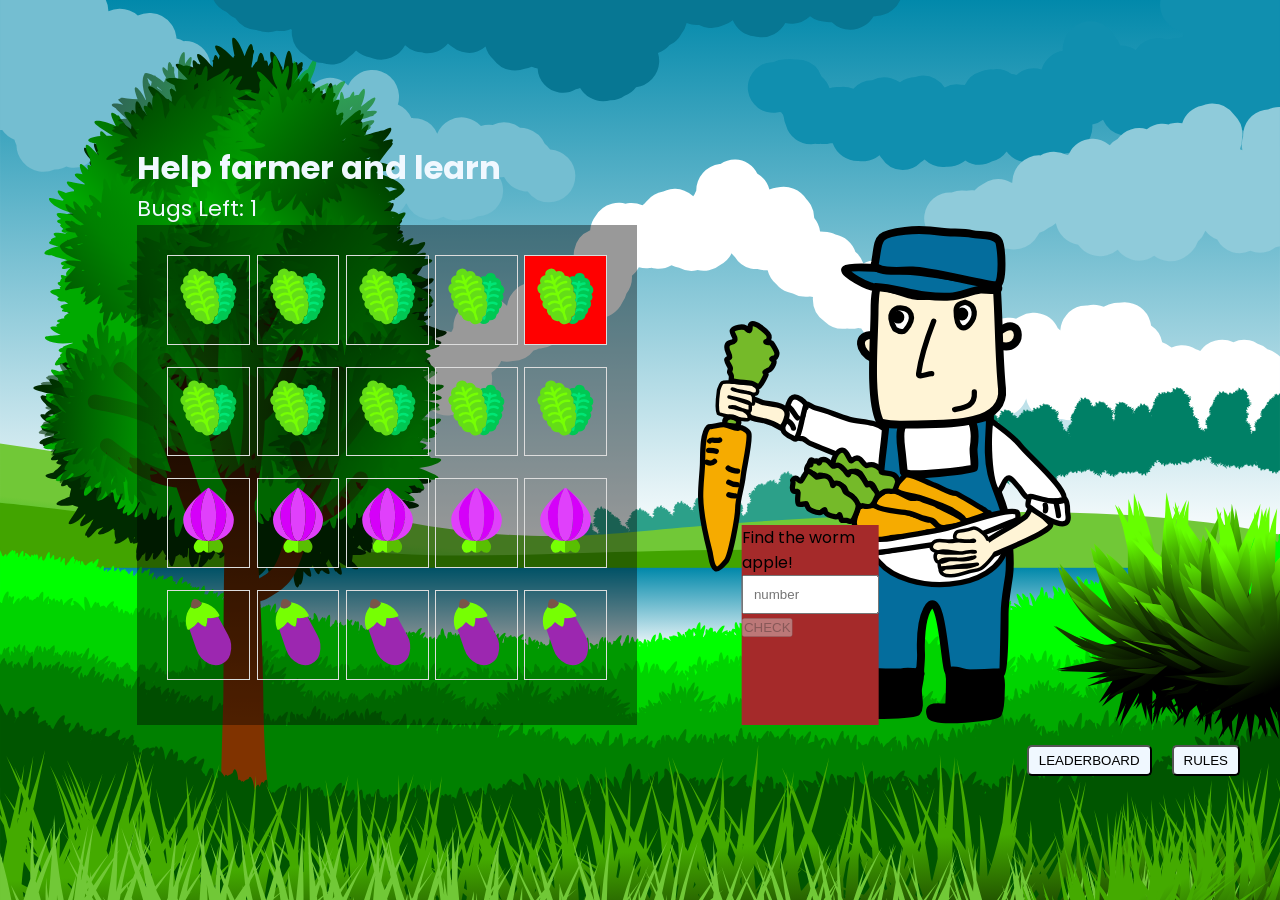
==== index.html @ 971c47ee "Finished game mechanics" ====
<!DOCTYPE html>
<html lang="en">
  <head>
    <meta charset="UTF-8" />
    <meta http-equiv="X-UA-Compatible" content="IE=edge" />
    <meta name="viewport" content="width=device-width, initial-scale=1.0" />
    <title>Education game</title>
    <link rel="stylesheet" href="style.css" />
    <link rel="preconnect" href="https://fonts.googleapis.com" />
    <link rel="preconnect" href="https://fonts.gstatic.com" crossorigin />
    <link
      href="https://fonts.googleapis.com/css2?family=Poppins:wght@300;400;500;600;700;800&display=swap"
      rel="stylesheet"
    />
  </head>
  <body>
    <main>
      <div class="wining">
        <p id="winText">YOU WIN</p>
        <button id="resetGame">RESET GAME</button>
      </div>
      <div class="lost">
        <p id="lostText">YOU LOST</p>
        <button id="resetGameLost">RESET GAME</button>
      </div>
      <h1 class="title">Help farmer and learn</h1>
      <div class="subtext">Bugs Left: 10</div>
      <div class="board">
        <div class="container"></div>
        <div class="farmer">
          <div class="sign">
            <div class="quest">
              <p class="questionP">Find the worm apple!</p>
              <input type="text" placeholder="number" id="inputValue" />
              <button id="submit">CHECK</button>
              <p id="inputFail"></p>
            </div>
          </div>
          <svg
            width="1035"
            height="1136"
            viewBox="0 0 1035 1136"
            fill="none"
            xmlns="http://www.w3.org/2000/svg"
            id="farmer"
          >
            <g id="carrots12carrotsmix 1">
              <g id="layer10">
                <g id="g5140">
                  <path
                    id="path257301"
                    d="M647.76 450.33C653.108 460.258 653.234 549.893 652.682 550.267C632.285 564.089 558.777 566.753 531.941 567.681C528.378 567.804 484.231 565.981 483.876 564.618C482.632 559.841 476.613 453.501 477.928 451.817C479.208 450.18 494.709 451.173 496.798 451.117C533.711 450.133 571.572 444.277 608.72 446.129C610.226 446.204 668.216 438.809 647.76 450.33Z"
                    fill="white"
                    stroke="black"
                    stroke-width="12"
                    stroke-linecap="round"
                    stroke-linejoin="round"
                  />
                  <path
                    id="path4424"
                    d="M645.205 443.421C645.778 445.719 688.415 433.598 688.415 433.969C688.415 477.223 680.425 519.919 691.56 564.71C701.356 604.114 722.258 637.429 726.839 678.473C730.943 715.249 736.974 760.263 731.761 796.963C727.584 826.371 721.643 853.516 721.643 883.598C721.643 893.308 719.222 1016.09 718.498 1016.09C700.781 1016.09 601.592 1023.8 593.243 1013.11C586.624 1004.64 578.018 810.965 545.111 874.147C532.051 899.222 530.44 946.626 531.71 974.259C532.344 988.051 529.796 1001.43 529.796 1014.86C529.796 1016.79 528.883 1022.16 530.069 1020.64C535.218 1014.05 493.276 1014.44 488.774 1016.09C484.85 1017.52 416.224 1016.51 413.84 1013.46C410.333 1008.97 411.665 927.9 411.105 919.302C407.024 856.604 398.154 788.171 404.268 725.554C407.94 687.957 424.523 654.113 433.531 617.216C438.76 595.796 437.831 574.236 439.957 552.459C442.366 527.79 445.904 503.296 448.299 478.775C449.258 468.95 451.033 459.052 451.033 449.196C451.033 446.557 447.573 441.32 450.213 441.32C454.959 441.32 456.65 448.734 461.016 450.596C466.283 452.844 486.865 446.053 489.868 449.896C491.908 452.508 487.427 459.794 486.723 462.498C481.849 481.213 486.572 502.419 488.5 521.48L492.466 560.685C494.079 576.638 650.724 554.591 651.358 553.509C656.392 544.919 649.553 517.454 651.221 506.778C654.416 486.336 656.534 461.788 645.205 443.421Z"
                    fill="#046D9D"
                    stroke="black"
                    stroke-width="18"
                    stroke-linecap="round"
                    stroke-linejoin="round"
                  />
                  <path
                    id="path4545"
                    d="M448.709 463.723C426.912 445.233 395.842 448.264 369.399 441.495C343.078 434.757 319.633 421.662 292.004 415.767C284.915 414.255 276.783 406.491 269.852 406.491C266.808 406.491 264.155 429.361 263.426 432.394C260.844 443.132 245.484 473.994 250.982 484.55C251.11 484.797 261.925 485.227 263.426 485.776C269.728 488.08 273.907 493.631 279.698 496.102C319.742 513.186 365.039 529.586 403.721 549.658C410.73 553.295 437.013 572.411 443.376 572.411C445.683 572.411 441.582 568.064 441.462 565.76C440.97 556.321 440.57 546.904 441.188 537.407C442.804 512.585 447.561 488.697 448.709 463.723Z"
                    fill="white"
                    stroke="black"
                    stroke-width="12"
                    stroke-linecap="round"
                    stroke-linejoin="round"
                  />
                  <path
                    id="path6483"
                    d="M548.249 670.363C550.878 669.007 551.685 668.932 553.787 670.188C556.161 671.606 576.025 689.463 575.666 690.841C573.958 697.397 551.978 696.126 547.019 697.316C536.353 699.876 527.832 707.493 517.483 709.83C509.999 711.521 501.794 708.337 494.374 707.905C483.37 707.265 469.905 710.099 459.3 711.231C446.65 712.58 433.516 720.968 419.508 718.406C409.605 716.596 404.302 710.522 396.809 704.317C376.851 687.788 376.566 675.179 386.486 651.373C387.515 648.903 390.607 638.306 393.801 637.722C421.333 632.688 485.723 647.774 512.423 656.974C524.965 661.296 535.214 668.88 548.249 670.363Z"
                    fill="#F6AB00"
                    stroke="black"
                    stroke-width="12"
                    stroke-linecap="round"
                    stroke-linejoin="round"
                  />
                  <path
                    id="path6485"
                    d="M459.573 603.155C476.234 602.269 491.221 614.402 506.407 620.045C513.889 622.825 524.179 618.52 531.43 622.232C543.107 628.211 557.555 630.334 568.555 637.022C579.371 643.598 626.865 661.671 627.832 672.814C628.841 684.436 594.68 684.298 586.537 687.078C575.912 690.704 569.102 683.577 562.47 675.089C557.483 668.706 546.131 668.873 539.019 666.513C527.642 662.737 515.757 657.362 504.151 654.611C484.248 649.894 444.44 650.581 428.533 638.947C414.215 628.475 447.478 601.838 459.573 603.155Z"
                    fill="#F6AB00"
                    stroke="black"
                    stroke-width="12"
                    stroke-linecap="round"
                    stroke-linejoin="round"
                  />
                  <path
                    id="path6487"
                    d="M496.698 567.101C520.659 568.836 540.847 583.296 563.086 591.429C578.091 596.916 595.329 608.772 610.808 609.894C614.274 610.145 664.413 640.679 673.982 646.123C676.951 647.812 679.478 650.778 682.46 652.686C683.071 653.077 686.9 653.332 686.767 654.349C686.535 656.135 639.007 672.12 632.823 673.251C632.213 673.363 626.938 665.532 626.26 664.85C619.546 658.099 612.4 655.076 604.997 649.973C594.148 642.496 542.323 624 526.713 618.82C511.858 613.89 483.04 612.621 471.538 601.58C466.569 596.81 495.087 569.661 496.698 567.101Z"
                    fill="#F6AB00"
                    stroke="black"
                    stroke-width="12"
                    stroke-linecap="round"
                    stroke-linejoin="round"
                  />
                  <path
                    id="path5097"
                    d="M732.391 689.927C731.852 703.023 729.619 715.907 726.785 728.607C702.582 837.033 499.927 840.411 437.305 766.937C433.595 762.584 423.574 752.147 422.811 746.284C422.714 745.544 448.419 743.042 468.482 738.933C524.477 727.466 577.752 715.857 635.168 713.03C645.948 712.499 747.098 653.222 732.391 689.927Z"
                    fill="white"
                    stroke="black"
                    stroke-width="12"
                    stroke-linecap="round"
                    stroke-linejoin="round"
                  />
                  <path
                    id="path5099"
                    d="M424.315 744.709C408.941 743.699 380.978 735.414 394.095 713.03C394.468 712.395 402.182 713.016 403.393 713.03C420.854 713.238 444.594 716.769 465.186 712.048C502.465 703.499 535.948 700.719 562.513 694.964C572.127 692.882 579.332 691.87 586.934 690.023C613.584 683.548 730.812 640.435 749.894 652.648C752.235 654.147 752.683 666.579 750.851 668.925C750.104 669.881 645.005 711.665 636.536 713.73C625.075 716.525 429.552 746.08 424.315 744.709Z"
                    fill="white"
                    stroke="black"
                    stroke-width="12"
                    stroke-linecap="round"
                    stroke-linejoin="round"
                  />
                  <g id="path4571">
                    <path
                      d="M694.021 750.582C707.099 743.301 841.714 693.145 825.155 677.248C820.352 672.638 787.476 639.272 783.723 641.194C778.563 643.836 775.406 658.071 769.502 662.722C745.403 681.703 701.705 702.851 682.398 717.678"
                      fill="#FFF4D6"
                    />
                    <path
                      d="M694.021 750.582C707.099 743.301 841.714 693.145 825.155 677.248C820.352 672.638 787.476 639.272 783.723 641.194C778.563 643.836 775.406 658.071 769.502 662.722C745.403 681.703 701.705 702.851 682.398 717.678"
                      stroke="black"
                      stroke-width="12"
                      stroke-linecap="round"
                      stroke-linejoin="round"
                    />
                  </g>
                  <g id="path4645">
                    <path
                      d="M682.959 713.855C679.828 705.42 659.31 684.869 648.091 689.177C642.145 691.46 635.153 693.063 628.81 694.078C623.526 694.923 613.682 694.583 610.692 699.941C599.396 720.183 627.565 718.774 638.177 718.231C644.561 717.904 655.899 719.95 652.74 716.918C650.559 714.825 643.848 718.531 641.39 718.668C634.136 719.072 628.531 716.655 621.563 716.655C612.818 716.655 604.096 720.043 595.309 719.106C580.311 717.506 559.935 711.417 555.176 729.694C550.009 749.536 610.694 745.096 619.17 745.096C627.612 745.096 635.527 742.88 643.578 742.558C647.132 742.416 657.665 743.269 654.244 742.296C643.412 739.215 631.275 745.446 619.922 745.446C607.48 745.446 560.578 729.973 563.927 755.685C566.617 776.34 587.872 761.19 598.454 760.148C610.581 758.954 622.277 760.873 634.69 758.31C636.132 758.013 654.039 753.997 654.039 754.372C654.039 756.629 638.581 759.108 636.604 759.798C625.167 763.79 571.455 749.837 572.952 770.912C573.121 773.287 574.249 782.243 576.712 783.426C580.135 785.068 583.802 780.042 586.626 779.138C592.932 777.12 600.765 777.984 607.41 776.337C624.154 772.189 642.343 773.713 659.098 770.649C664.151 769.725 641.713 776.863 636.536 776.863C631.904 776.863 574.866 778.862 574.866 779.838C574.866 809.962 624.866 792.695 640.433 787.714C648.715 785.064 659.23 785.461 666.961 781.063C675.721 776.079 695.74 754.495 698.411 747.371"
                      fill="#FFF4D6"
                    />
                    <path
                      d="M682.959 713.855C679.828 705.42 659.31 684.869 648.091 689.177C642.145 691.46 635.153 693.063 628.81 694.078C623.526 694.923 613.682 694.583 610.692 699.941C599.396 720.183 627.565 718.774 638.177 718.231C644.561 717.904 655.899 719.95 652.74 716.918C650.559 714.825 643.848 718.531 641.39 718.668C634.136 719.072 628.531 716.655 621.563 716.655C612.818 716.655 604.096 720.043 595.309 719.106C580.311 717.506 559.935 711.417 555.176 729.694C550.009 749.536 610.694 745.096 619.17 745.096C627.612 745.096 635.527 742.88 643.578 742.558C647.132 742.416 657.665 743.269 654.244 742.296C643.412 739.215 631.275 745.446 619.922 745.446C607.48 745.446 560.578 729.973 563.927 755.685C566.617 776.34 587.872 761.19 598.454 760.148C610.581 758.954 622.277 760.873 634.69 758.31C636.132 758.013 654.039 753.997 654.039 754.372C654.039 756.629 638.581 759.108 636.604 759.798C625.167 763.79 571.455 749.837 572.952 770.912C573.121 773.287 574.249 782.243 576.712 783.426C580.135 785.068 583.802 780.042 586.626 779.138C592.932 777.12 600.765 777.984 607.41 776.337C624.154 772.189 642.343 773.713 659.098 770.649C664.151 769.725 641.713 776.863 636.536 776.863C631.904 776.863 574.866 778.862 574.866 779.838C574.866 809.962 624.866 792.695 640.433 787.714C648.715 785.064 659.23 785.461 666.961 781.063C675.721 776.079 695.74 754.495 698.411 747.371"
                      stroke="black"
                      stroke-width="8"
                      stroke-linecap="round"
                      stroke-linejoin="round"
                    />
                  </g>
                  <path
                    id="path6489"
                    d="M478.922 582.765C475.422 557.818 450.084 566.76 441.318 561.15C440.858 560.856 441.21 555.918 440.156 554.937C428.132 543.744 419.807 542.101 406.723 546.886C405.946 547.17 395.27 533.538 393.528 532.184C380.414 521.994 374.928 540.997 371.307 534.46L363.65 520.633C351.714 499.082 335.99 520.458 332.063 538.048C328.663 553.278 353.639 550.099 362.351 564.038C363.523 565.913 362.922 571.598 364.675 570.251C372.684 564.101 378.896 553.799 392.434 563.425C398.516 567.75 407.014 589.245 409.048 589.679C410.03 589.888 413.574 586.499 416.09 586.878C429.288 588.866 428.752 617.484 436.806 612.694L448.429 605.781C454.49 602.176 463.688 607.029 469.282 604.643C473.442 602.868 478.548 586.831 478.922 582.765Z"
                    fill="#75BA29"
                    stroke="black"
                    stroke-width="12"
                    stroke-linecap="round"
                    stroke-linejoin="round"
                  />
                  <g id="path6491">
                    <path
                      d="M281.332 544.786C277.055 541.83 275.276 545.102 273.538 549.074C266.454 565.265 281.993 561.398 290.22 566.663C291.904 567.741 292.157 571.995 294.049 572.964C296.551 574.245 298.342 568.912 301.091 568.326C305.668 567.35 310.413 569.678 314.56 570.951C323.683 573.754 327.75 584.422 333.088 591.254C334.553 593.129 336.932 587.846 339.31 587.753C345.346 587.519 351.459 590.624 355.992 594.492C360.314 598.18 360.813 605.211 364.128 609.456C365.83 611.634 372.613 613.821 375.273 616.544C380.945 622.352 386.95 635.076 394.006 638.947C395.49 639.761 397.565 637.305 399.271 637.809C416.707 642.959 424.119 637.707 429.354 621.795C430.731 617.609 433.59 615.552 432.499 610.244C431.518 605.474 426.271 601.029 423.61 596.942C415.372 584.287 409.725 591.018 408.843 590.641C408.258 590.392 399.529 567.832 385.597 562.2C381.762 560.651 373.434 559.046 369.666 561.238C367.617 562.43 367.229 569.057 365.769 567.188C360.231 560.099 353.697 548.952 343.686 545.748C340.955 544.875 333.369 548.992 332.131 547.936C323.958 540.962 317.816 528.968 304.236 533.935C301.398 534.973 302.367 539.757 300.749 540.585C298.888 541.538 298.151 536.965 296.168 536.297C294.655 535.787 288.412 536.519 288.237 536.385C279.622 529.768 280.33 536.041 276.615 544.873"
                      fill="#75BA29"
                    />
                    <path
                      d="M281.332 544.786C277.055 541.83 275.276 545.102 273.538 549.074C266.454 565.265 281.993 561.398 290.22 566.663C291.904 567.741 292.157 571.995 294.049 572.964C296.551 574.245 298.342 568.912 301.091 568.326C305.668 567.35 310.413 569.678 314.56 570.951C323.683 573.754 327.75 584.422 333.088 591.254C334.553 593.129 336.932 587.846 339.31 587.753C345.346 587.519 351.459 590.624 355.992 594.492C360.314 598.18 360.813 605.211 364.128 609.456C365.83 611.634 372.613 613.821 375.273 616.544C380.945 622.352 386.95 635.076 394.006 638.947C395.49 639.761 397.565 637.305 399.271 637.809C416.707 642.959 424.119 637.707 429.354 621.795C430.731 617.609 433.59 615.552 432.499 610.244C431.518 605.474 426.271 601.029 423.61 596.942C415.372 584.287 409.725 591.018 408.843 590.641C408.258 590.392 399.529 567.832 385.597 562.2C381.762 560.651 373.434 559.046 369.666 561.238C367.617 562.43 367.229 569.057 365.769 567.188C360.231 560.099 353.697 548.952 343.686 545.748C340.955 544.875 333.369 548.992 332.131 547.936C323.958 540.962 317.816 528.968 304.236 533.935C301.398 534.973 302.367 539.757 300.749 540.585C298.888 541.538 298.151 536.965 296.168 536.297C294.655 535.787 288.412 536.519 288.237 536.385C279.622 529.768 280.33 536.041 276.615 544.873"
                      stroke="black"
                      stroke-width="12"
                      stroke-linecap="round"
                      stroke-linejoin="round"
                    />
                  </g>
                  <path
                    id="path6493"
                    d="M240.036 580.403C243.526 586.905 235.559 599.335 241.677 604.555C244.343 606.83 251.703 602.198 252.275 608.056C252.827 613.718 248.868 630.057 253.71 634.396C256.097 636.535 270.63 632.543 270.871 633.084C275.786 644.093 274.318 644.88 286.255 649.973C291.026 652.009 298.861 654.052 304.031 652.949C305.094 652.722 312.195 646.022 312.782 646.648C313.965 647.909 313.827 651.761 314.97 653.386C318.227 658.018 329.992 661.771 335.345 662.75C338.4 663.309 341.762 662.854 344.369 661.087C345.398 660.39 346.379 657.129 346.831 658.287C353.922 676.439 346.506 669.339 362.829 671.238C366.076 671.616 368.893 673.873 372.265 673.514C379.793 672.711 390.343 642.119 388.742 635.972C383.236 614.833 361.802 609.95 360.231 607.268C355.991 600.03 357.791 597.903 350.591 590.991C347.37 587.9 341.025 585.525 336.575 586.791C334.259 587.45 331.499 593.792 331.037 591.429C324.332 557.09 298.341 574.874 294.596 572.877C288.597 569.677 281.747 557.444 273.401 559.225C271.833 559.56 260.122 581.197 259.522 581.453C253.697 583.938 248.081 567.165 240.036 580.403Z"
                    fill="#75BA29"
                    stroke="black"
                    stroke-width="12"
                    stroke-linecap="round"
                    stroke-linejoin="round"
                  />
                  <g id="path3419">
                    <path
                      d="M713.155 239.001C761.188 202.882 767.955 289.546 712.061 274.093Z"
                      fill="#FFF4D6"
                    />
                    <path
                      d="M713.155 239.001C761.188 202.882 767.955 289.546 712.061 274.093"
                      stroke="black"
                      stroke-width="18"
                      stroke-linecap="round"
                      stroke-linejoin="round"
                    />
                  </g>
                  <g id="path3421">
                    <path
                      d="M426.137 250.378C379.817 246.093 391.672 290.47 421.488 302.972Z"
                      fill="#FFF4D6"
                    />
                    <path
                      d="M426.137 250.378C379.817 246.093 391.672 290.47 421.488 302.972"
                      stroke="black"
                      stroke-width="18"
                      stroke-linecap="round"
                      stroke-linejoin="round"
                    />
                  </g>
                  <path
                    id="path3417"
                    d="M704.335 146.853C709.133 221.531 708.4 297.419 715.685 372.017C724.92 466.582 556.127 450.797 488.832 453.489C482.391 453.747 441.262 453.414 437.897 445.876C412.769 389.597 426.137 258.295 426.137 194.196C426.137 188.588 427.062 143.804 432.427 141.515C446.674 135.435 496.547 156.908 512.762 159.804C540.72 164.798 570.625 159.366 598.908 158.317C622.715 157.434 691.401 132.491 704.335 146.853Z"
                    fill="#FFF4D6"
                    stroke="black"
                    stroke-width="18"
                    stroke-linecap="round"
                    stroke-linejoin="round"
                  />
                  <path
                    id="path3423"
                    d="M428.53 140.727C416.676 144.959 351.395 108.113 360.091 100.91C377.495 86.4959 570.03 111.133 590.772 115.874C598.424 117.623 715.658 129.051 706.797 146.065C704.822 149.855 672.543 145.964 666.526 146.853C642.654 150.379 621.762 161.02 597.267 162.692C578.125 163.999 559.686 162.438 540.657 160.155C502.357 155.559 466.522 142.271 428.53 140.727Z"
                    fill="#046D9D"
                    stroke="black"
                    stroke-width="18"
                    stroke-linecap="round"
                    stroke-linejoin="round"
                  />
                  <path
                    id="path3425"
                    d="M427.367 85.0706C437.293 32.5998 425.886 20.8113 495.533 13.2245C520.343 10.5219 552.943 11.7034 578.124 15.3248C600.3 18.514 626.677 15.3036 647.725 20.4004C665.175 24.6262 692.46 19.0375 706.865 34.402C715.384 43.4892 719.658 131.302 704.609 136.439C692.008 140.74 547.183 101.702 512.42 103.01C493.523 103.721 418.433 110.336 427.367 85.0706Z"
                    fill="#046D9D"
                    stroke="black"
                    stroke-width="18"
                    stroke-linecap="round"
                    stroke-linejoin="round"
                  />
                  <path
                    id="path5122"
                    fill-rule="evenodd"
                    clip-rule="evenodd"
                    d="M639.961 176.883L653.113 188.348L649.74 217.352L631.192 234.551L623.436 232.863L610.957 216.676L609.61 199.477L611.633 190.371L622.086 177.219L639.961 176.883ZM493.598 186.662L506.75 198.129L503.377 227.131L484.828 244.33L477.072 242.645L464.594 226.457L463.246 209.258L465.27 200.152L475.723 187L493.598 186.662Z"
                    fill="white"
                  />
                  <path
                    id="path3429"
                    d="M631.906 175.381C688.433 189.299 611.532 286.307 611.532 194.284C611.532 180.803 621.101 177.989 631.906 175.381Z"
                    stroke="black"
                    stroke-width="12"
                    stroke-linecap="round"
                    stroke-linejoin="round"
                  />
                  <path
                    id="path3433"
                    d="M471.988 236.113C431.515 166.388 548.632 178.416 496.191 238.826C488.893 247.233 478.42 240.118 471.988 236.113Z"
                    stroke="black"
                    stroke-width="12"
                    stroke-linecap="round"
                    stroke-linejoin="round"
                  />
                  <path
                    id="path3435"
                    d="M560.528 218.436C552.746 238.528 532.124 294.747 526.137 338.326C524.782 348.195 546.054 337.523 556.015 337.626"
                    stroke="black"
                    stroke-width="12"
                    stroke-linecap="round"
                    stroke-linejoin="round"
                  />
                  <g id="mouth">
                    <path
                      id="path3437"
                      d="M652.873 379C654.925 412.174 631.813 414.401 608.113 419.273"
                      stroke="black"
                      stroke-width="12"
                      stroke-linecap="round"
                      stroke-linejoin="round"
                    />
                  </g>
                  <path
                    id="path4539"
                    d="M707.422 1017.31C716.643 1030.33 712.891 1046.93 712.891 1062.12C712.891 1076.55 711.633 1097.19 706.328 1110.77C703.762 1117.34 561.017 1132.42 554.546 1115.85C540.534 1079.98 594.635 1106.55 595.705 1090.12C596.979 1070.55 597.346 1050.97 597.346 1031.32C597.346 1029.49 594.853 1013.71 595.431 1013.46C616.671 1004.4 667.581 1040.59 707.422 1017.31Z"
                    fill="black"
                    stroke="black"
                    stroke-width="18"
                    stroke-linecap="round"
                    stroke-linejoin="round"
                  />
                  <path
                    id="path4541"
                    d="M528.292 1010.66C532.918 1025.84 526.032 1040.2 524.736 1055.12C523.45 1069.94 532.077 1093.85 522.002 1106.75C517.279 1112.79 376.928 1118.66 367.212 1106.22C334.501 1064.36 417.632 1089.3 423.412 1081.9C427.908 1076.14 417.488 1016.79 421.224 1016.79C435.451 1016.79 537.714 1046.84 528.292 1010.66Z"
                    fill="black"
                    stroke="black"
                    stroke-width="18"
                    stroke-linecap="round"
                    stroke-linejoin="round"
                  />
                  <path
                    id="path4547"
                    d="M270.536 414.892C272.985 392.21 263.984 432.129 262.195 439.57C259.569 450.495 255.264 478.136 247.29 486.301C245.927 487.696 240 483.191 238.265 482.45C213.175 471.745 214.909 463.797 222.267 435.545C224.905 425.413 229.459 402.029 236.761 394.24C247.391 382.901 273.03 403.187 270.536 414.892Z"
                    fill="white"
                    stroke="black"
                    stroke-width="12"
                    stroke-linecap="round"
                    stroke-linejoin="round"
                  />
                  <path
                    id="path4551"
                    d="M241.821 461.623C240.829 454.258 234.093 448.39 228.01 444.121"
                    stroke="black"
                    stroke-width="12"
                    stroke-linecap="round"
                    stroke-linejoin="round"
                  />
                  <path
                    id="path4553"
                    d="M691.286 444.471C714.017 462.411 740.473 479.074 758.563 502.228C774.962 523.218 860.731 596.591 856.879 621.242C855.333 631.138 783.851 625.786 771.553 617.916C764.762 613.571 759.186 601.973 753.777 596.039C737.534 578.219 730.549 560.749 717.13 591.663C716.632 592.812 709.043 606.765 708.105 606.365C685.039 596.525 683.434 464.571 691.286 444.471Z"
                    fill="white"
                    stroke="black"
                    stroke-width="12"
                    stroke-linecap="round"
                    stroke-linejoin="round"
                  />
                  <path
                    id="path4555"
                    d="M859.34 622.992C866.919 633.637 863.197 645.548 865.357 657.296C875.75 713.83 777.25 642.157 775.108 638.044C773.562 635.074 776.91 618.802 779.484 616.166C781.691 613.906 842.195 638.303 859.34 622.992Z"
                    fill="white"
                    stroke="black"
                    stroke-width="12"
                    stroke-linecap="round"
                    stroke-linejoin="round"
                  />
                  <path
                    id="path4557"
                    d="M813.942 636.119C815.235 640.362 815.257 645.077 814.353 649.42"
                    stroke="black"
                    stroke-width="12"
                    stroke-linecap="round"
                    stroke-linejoin="round"
                  />
                  <path
                    id="path4563"
                    d="M837.438 627.253C841.137 639.359 844.198 660.136 844.162 660.446"
                    stroke="black"
                    stroke-width="12"
                    stroke-linecap="round"
                    stroke-linejoin="round"
                  />
                  <path
                    id="path4565"
                    d="M213.105 461.098C202.321 454.048 190.834 448.389 178.51 445.521C150.221 438.938 130.115 442.023 141.18 410.867C142.307 407.691 146.265 396.335 149.521 395.64C154.126 394.657 166.806 402.095 171.673 403.341C190.772 408.23 233.883 405.669 226.779 435.545C224.291 446.01 221.905 454.549 213.105 461.098Z"
                    fill="#FFF4D6"
                    stroke="black"
                    stroke-width="12"
                    stroke-linecap="round"
                    stroke-linejoin="round"
                  />
                  <path
                    id="path4922"
                    d="M232.714 414.133C240.782 420.281 245.304 433.5 251.243 438.286"
                    stroke="black"
                    stroke-width="12"
                    stroke-linecap="round"
                    stroke-linejoin="round"
                  />
                  <g id="leftEye">
                    <path
                      id="ellipse97614"
                      d="M625.086 210.73C620.671 210.73 617.091 206.889 617.091 202.152C617.091 197.414 620.671 193.573 625.086 193.573C629.501 193.573 633.081 197.414 633.081 202.152C633.081 206.889 629.501 210.73 625.086 210.73Z"
                      fill="black"
                      stroke="black"
                      stroke-width="12"
                      stroke-linecap="round"
                      stroke-linejoin="round"
                    />
                  </g>
                  <g id="rightEye">
                    <path
                      id="path97532"
                      d="M479.821 217.956C475.406 217.956 471.826 214.115 471.826 209.377C471.826 204.639 475.406 200.798 479.821 200.798C484.237 200.798 487.816 204.639 487.816 209.377C487.816 214.115 484.237 217.956 479.821 217.956Z"
                      fill="black"
                      stroke="black"
                      stroke-width="12"
                      stroke-linecap="round"
                      stroke-linejoin="round"
                    />
                  </g>
                </g>
                <g id="carrotInHand">
                  <path
                    id="path4610"
                    d="M61.7906 375.231C59.9546 388.55 55.8269 416.562 61.5171 428.7C62.3276 430.429 120.942 443.603 127.221 442.264C129.76 441.722 131.597 439.942 131.597 437.276C131.597 423.121 113.938 419.652 104.248 415.223C97.5342 412.154 87.0976 413.473 87.2926 413.473C97.2014 413.473 126.258 424.646 131.05 423.624C135.843 422.602 133.558 406.263 131.665 404.109C129.394 401.525 89.0875 390.633 85.4466 390.633C85.1729 390.633 87.5459 391.201 88.1131 391.333C94.5095 392.821 100.287 395.77 106.641 397.021C111.508 397.979 136.282 409.717 140.28 406.647C142.165 405.199 141.232 399.778 141.442 397.633C143.575 375.784 124.652 382.41 110.402 378.119C109.876 377.96 92.7623 371.491 92.7623 373.131C92.7623 374.146 117.862 379.007 120.521 379.169C128.186 379.636 148.5 391.494 150.535 378.469C154.357 354.009 112.289 358.666 98.5737 357.204C70.0948 356.422 69.4981 351.566 61.7906 375.231Z"
                    fill="#FFF4D6"
                    stroke="black"
                    stroke-width="8"
                    stroke-linecap="round"
                    stroke-linejoin="round"
                  />
                  <path
                    id="path4926"
                    d="M90.1624 353.488C91.6095 343.479 91.4496 342.582 87.2225 335.549C85.3054 332.359 89.5183 328.712 88.5215 325.31C86.7326 319.204 81.2072 313.068 80.3855 306.758C79.934 303.29 86.949 301.798 86.949 301.157C86.949 290.845 78.4428 285.576 81.0009 274.116C83.3897 263.415 92.7628 269.3 97.8883 262.74C103.346 255.754 89.8631 245.594 93.1024 239.375C96.8003 232.275 116.179 229.931 122.707 233.511C124.265 234.366 129.737 240.663 131.732 239.812C135.055 238.394 131.341 228.117 135.629 225.373C144.812 219.496 168.855 240.861 173.984 247.426C177.814 252.327 177.137 259.494 173.437 263.44C173.024 263.881 168.786 264.395 169.062 265.453C169.973 268.952 179.838 265.961 181.984 268.341C185.6 272.352 192.959 285.12 194.154 290.218C194.908 293.437 192.398 299.791 189.573 301.857C188.733 302.471 182.289 303.203 182.667 304.657C183.08 306.242 186.256 305.549 186.975 307.02C190.612 314.468 184.216 321.403 179.727 327.148C177.585 329.89 168.01 331.607 167.079 334.586C166.93 335.062 170.025 337.787 169.745 339.574C169.072 343.885 156.21 366.114 154.43 366.44C146.749 367.844 143.74 360.627 136.859 359.526C121.46 357.062 105.659 357.852 90.1624 353.488Z"
                    fill="#75BA29"
                    stroke="black"
                    stroke-width="12"
                    stroke-linecap="round"
                    stroke-linejoin="round"
                  />
                  <path
                    id="path4928"
                    d="M107.392 443.67C110.2 460.645 95.9977 457.347 84.8979 455.572C83.017 455.271 77.9186 457.074 76.6935 456.447C75.8936 456.037 75.9233 451.397 75.8731 450.496C74.804 431.337 95.8575 433.828 107.392 443.67Z"
                    fill="#75BA29"
                    stroke="black"
                    stroke-width="12"
                    stroke-linecap="round"
                    stroke-linejoin="round"
                  />
                  <path
                    id="path4930"
                    d="M106.024 461.785C110.529 458.88 114.648 460.569 119.015 462.923C123.762 465.481 128.839 468.011 130.501 473.861C134.751 488.821 119.465 551.153 117.716 570.561C115.64 593.58 105.272 622.086 105.272 642.932C105.272 661.955 89.1105 751.701 78.813 763.784C75.5901 767.565 62.219 784.724 54.9518 780.848C45.6393 775.882 44.3175 751.04 41.8931 741.731C31.6594 702.435 21.7984 658.569 21.0401 617.816C20.5902 593.636 24.0333 569.326 25.1423 545.183C26.0693 525.002 23.5295 474.69 38.6114 459.247C39.9997 457.826 43.3329 458.284 45.1064 458.11C54.2255 457.212 68.2031 452.428 76.8302 454.084C87.0639 456.049 95.4254 461.283 106.024 461.785Z"
                    fill="#F6AB00"
                    stroke="black"
                    stroke-width="12"
                    stroke-linecap="round"
                    stroke-linejoin="round"
                  />
                  <path
                    id="path4932"
                    d="M64.1134 488.301C57.8235 492.33 45.5305 485.232 41.4145 490.751"
                    stroke="black"
                    stroke-width="12"
                    stroke-linecap="round"
                    stroke-linejoin="round"
                  />
                  <path
                    id="path4934"
                    d="M56.5243 513.854C51.1261 512.177 42.8668 512.047 39.1583 511.929"
                    stroke="black"
                    stroke-width="12"
                    stroke-linecap="round"
                    stroke-linejoin="round"
                  />
                  <path
                    id="path4936"
                    d="M52.5588 536.957C47.4963 541.759 39.4454 541 34.6459 538.794"
                    stroke="black"
                    stroke-width="12"
                    stroke-linecap="round"
                    stroke-linejoin="round"
                  />
                  <path
                    id="path4938"
                    d="M104.999 559.272C98.0348 559.017 86.4731 555.488 83.5305 552.446"
                    stroke="black"
                    stroke-width="12"
                    stroke-linecap="round"
                    stroke-linejoin="round"
                  />
                  <path
                    id="path4940"
                    d="M103.7 590.075C97.0793 589.962 89.3417 587.402 84.8979 584.65"
                    stroke="black"
                    stroke-width="12"
                    stroke-linecap="round"
                    stroke-linejoin="round"
                  />
                  <path
                    id="path4942"
                    d="M100.076 615.278C95.0042 615.465 89.6464 615.035 85.0347 612.916"
                    stroke="black"
                    stroke-width="12"
                    stroke-linecap="round"
                    stroke-linejoin="round"
                  />
                </g>
              </g>
            </g>
          </svg>
        </div>
      </div>
      <div class="leaderboardDiv">
        <p id="titleResolut">RESOLUTS</p>
        <div class="stats">
          <p id="emptyResolut">Nothing is here yet, finish your first game.</p>
        </div>
      </div>
    </main>

    <div id="buttons">
      <button id="leaderboard">LEADERBOARD</button>
      <button id="rules">RULES</button>
    </div>
    <script src="boardGenerator.js"></script>
  </body>
</html>
---- style.css ----
* {
  margin: 0;
  padding: 0;
  box-sizing: border-box;
}
:root {
  --grid-cols: 1;
  --grid-rows: 1;
}

body {
  font-family: "Poppins", sans-serif;
  width: 100%;
  height: 100vh;
  padding: 40px 40px 20px 40px;
  background-image: url(./pictures/background/1546253828.svg);
  background-size: cover;
  background-position: 50% 70%;
  overflow: hidden;
  display: flex;
  flex-direction: column;
  align-items: center;
  justify-content: center;
}
main {
  position: relative;
}
.board {
  display: flex;
  align-items: center;
  justify-content: center;
  gap: 50px;
}
.container {
  width: 500px;
  aspect-ratio: 1;
  display: grid;
  grid-gap: 0.4em;
  grid-template-rows: repeat(var(--grid-rows), 1fr);
  grid-template-columns: repeat(var(--grid-cols), 1fr);
  background-color: rgba(0, 0, 0, 0.4);
  padding: 30px;
}
.farmer img,
.farmer {
  position: relative;
  height: 500px;
  z-index: 4;
}
.sign {
  position: absolute;
  width: 30%;
  height: 40%;
  background-color: brown;
  z-index: 5;
  transform: translate(40%, 150%);
}
#inputValue {
  width: 100%;
  padding: 10px;
}
h1 {
  color: aliceblue;
}
.subtext {
  color: aliceblue;
  font-size: 22px;
}
.grid-item {
  border: 1px solid #ddd;
  display: grid;
  place-items: center;
  width: 100%;
  height: min-content;
}
.gridSpecial {
  background-color: red;
}
.gridSpecialTwo {
  background-color: green;
}
.gridSpecialThre {
  background-color: blue;
}
.gridImg {
  width: 30px;
}
.wegetables,
.worm {
  width: 100%;
  aspect-ratio: 1;
}
.wining,
.lost {
  display: none;
  position: absolute;
  align-items: center;
  justify-content: center;
  flex-direction: column;
  width: 100%;
  height: 100%;
}

#winText,
#lostText {
  color: red;
  font-size: 40px;
  font-weight: bolder;
}
.imgSpan,
.imgSpanWorm {
  width: 100%;
  aspect-ratio: 1;
}
#buttons {
  width: 100%;
  display: flex;
  justify-content: end;
  gap: 20px;
  margin-top: 20px;
}
#leaderboard,
#rules {
  background-color: aliceblue;
  border-radius: 5px;
  padding: 6px 10px;
}
.leaderboardDiv {
  position: absolute;
  width: 110%;
  height: 100%;
  background-color: #4f772d;
  transform: translate(-5%, -100%);
  z-index: 10;
  display: none;
  flex-direction: column;
  align-items: center;
  border-radius: 20px;
}
#titleResolut {
  width: 100%;
  height: 20%;
  display: flex;
  align-items: center;
  justify-content: center;
  font-weight: 500;
  font-size: 40px;
  letter-spacing: 1.5px;
}
#emptyResolut {
  padding-bottom: 40px;
  font-size: 30px;
}
.stats {
  height: 80%;
  display: flex;
  flex-direction: column;
  justify-content: center;
  align-items: center;
  gap: 10px;
}
.show {
  display: flex;
}
.newContent {
  background-color: #ddd;
  width: 100%;
  height: fit-content;
  padding: 20px;
}
#farmer {
  width: 100%;
  height: 100%;
}
#carrotInHand {
  transform: translate(10px);
}
.carotMoveOne {
  animation: carrot 5s forwards;
  transform-origin: center;
  transform-box: fill-box;
}
.carotMoveTwo {
  animation: carrotTwo 3s forwards;
  transform-origin: center;
  transform-box: fill-box;
}
.carotMoveThre {
  animation: carrotThre 2s forwards;
  transform-origin: center;
  transform-box: fill-box;
}
.carotMoveFour {
  animation: carrotFour 2s forwards;
  transform-origin: center;
  transform-box: fill-box;
}
/*ANIMATION CLASS*/

.falling {
  animation: drop 1s forwards;
}
.rotateWorm {
  animation: rotate 0.8s forwards linear;
}
.showItem {
  animation: showWorm 0.3s forwards linear;
}
@keyframes drop {
  0% {
    transform: translateY(0);
  }
  40% {
    opacity: 1;
  }
  100% {
    transform: translateY(300px);
    opacity: 0;
    pointer-events: none;
  }
}
@keyframes rotate {
  0% {
    transform: rotate(0);
  }

  100% {
    transform: rotate(720deg);
    opacity: 0;
    scale: 0.4;
  }
}
@keyframes showWorm {
  0% {
    opacity: 0;
    scale: 0;
  }
  100% {
    opacity: 1;
    scale: 1;
  }
}
@keyframes carrot {
  0% {
    transform: rotate(0deg) translateX(10px);
  }
  25% {
    transform: rotate(7deg) translateX(0);
  }
  50% {
    transform: rotate(-4deg) translateX(20px);
  }
  75% {
    transform: rotate(7deg) translateX(0);
  }
  100% {
    transform: rotate(0deg) translateX(10px);
  }
}
@keyframes carrotTwo {
  0% {
    transform: rotate(0deg) translateX(10px);
  }
  50% {
    transform: rotate(7deg) translateX(0);
  }
  100% {
    transform: rotate(0deg) translateX(10px);
  }
}
@keyframes carrotThre {
  0% {
    transform: rotate(0deg) translateX(10px);
  }
  50% {
    transform: rotate(-7deg) translateX(20px);
  }
  100% {
    transform: rotate(0deg) translateX(10px);
  }
}
@keyframes carrotFour {
  0% {
    transform: translate(10px, 0);
  }
  50% {
    transform: translate(20px, 10px);
  }
  100% {
    transform: translate(10px, 0);
  }
}
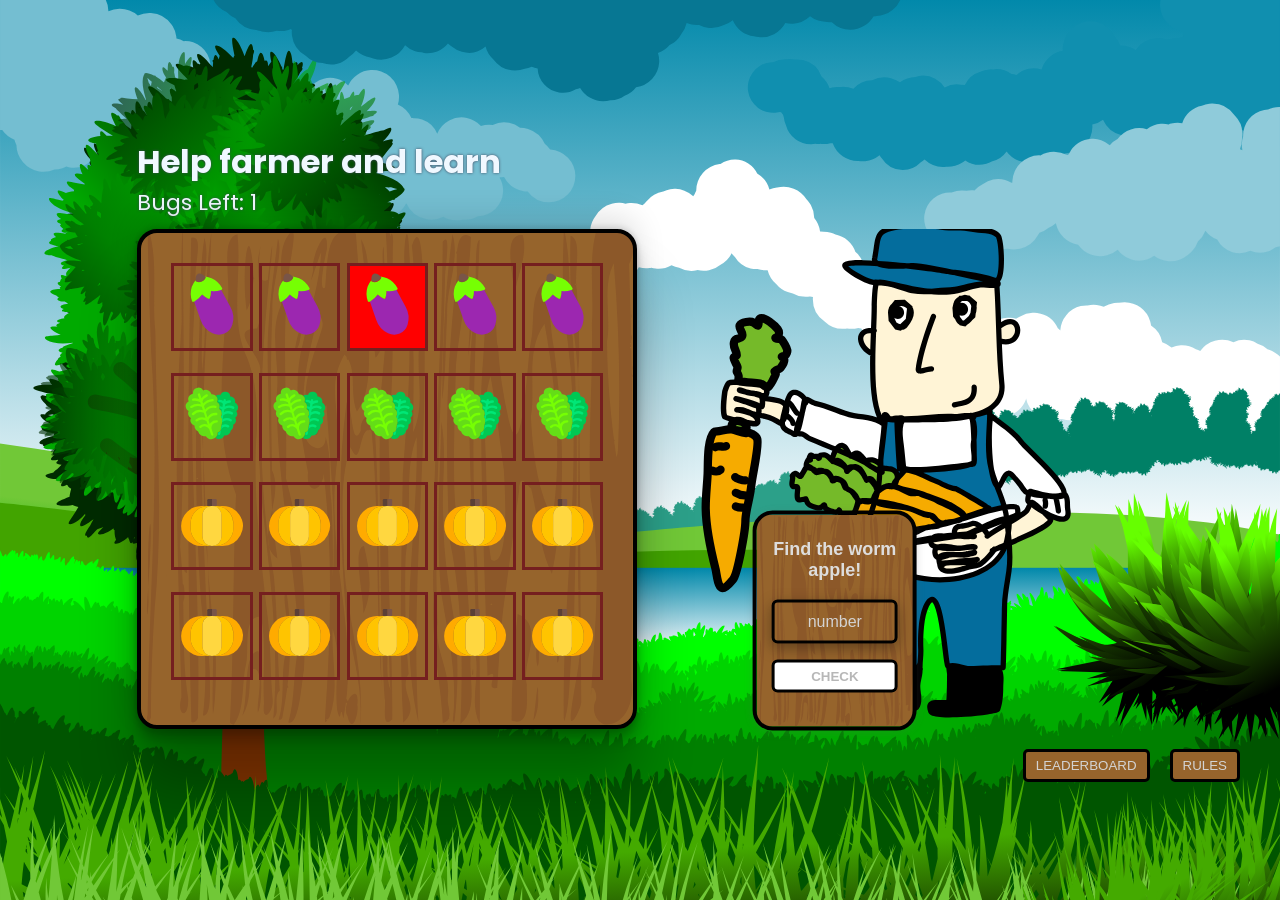
==== commit 07b6a574: "Shortening the html code, improving the graphics" ====
--- a/index.html
+++ b/index.html
@@ -36,438 +36,16 @@
               <p id="inputFail"></p>
             </div>
           </div>
-          <svg
-            width="1035"
-            height="1136"
-            viewBox="0 0 1035 1136"
-            fill="none"
-            xmlns="http://www.w3.org/2000/svg"
+          <img
             id="farmer"
-          >
-            <g id="carrots12carrotsmix 1">
-              <g id="layer10">
-                <g id="g5140">
-                  <path
-                    id="path257301"
-                    d="M647.76 450.33C653.108 460.258 653.234 549.893 652.682 550.267C632.285 564.089 558.777 566.753 531.941 567.681C528.378 567.804 484.231 565.981 483.876 564.618C482.632 559.841 476.613 453.501 477.928 451.817C479.208 450.18 494.709 451.173 496.798 451.117C533.711 450.133 571.572 444.277 608.72 446.129C610.226 446.204 668.216 438.809 647.76 450.33Z"
-                    fill="white"
-                    stroke="black"
-                    stroke-width="12"
-                    stroke-linecap="round"
-                    stroke-linejoin="round"
-                  />
-                  <path
-                    id="path4424"
-                    d="M645.205 443.421C645.778 445.719 688.415 433.598 688.415 433.969C688.415 477.223 680.425 519.919 691.56 564.71C701.356 604.114 722.258 637.429 726.839 678.473C730.943 715.249 736.974 760.263 731.761 796.963C727.584 826.371 721.643 853.516 721.643 883.598C721.643 893.308 719.222 1016.09 718.498 1016.09C700.781 1016.09 601.592 1023.8 593.243 1013.11C586.624 1004.64 578.018 810.965 545.111 874.147C532.051 899.222 530.44 946.626 531.71 974.259C532.344 988.051 529.796 1001.43 529.796 1014.86C529.796 1016.79 528.883 1022.16 530.069 1020.64C535.218 1014.05 493.276 1014.44 488.774 1016.09C484.85 1017.52 416.224 1016.51 413.84 1013.46C410.333 1008.97 411.665 927.9 411.105 919.302C407.024 856.604 398.154 788.171 404.268 725.554C407.94 687.957 424.523 654.113 433.531 617.216C438.76 595.796 437.831 574.236 439.957 552.459C442.366 527.79 445.904 503.296 448.299 478.775C449.258 468.95 451.033 459.052 451.033 449.196C451.033 446.557 447.573 441.32 450.213 441.32C454.959 441.32 456.65 448.734 461.016 450.596C466.283 452.844 486.865 446.053 489.868 449.896C491.908 452.508 487.427 459.794 486.723 462.498C481.849 481.213 486.572 502.419 488.5 521.48L492.466 560.685C494.079 576.638 650.724 554.591 651.358 553.509C656.392 544.919 649.553 517.454 651.221 506.778C654.416 486.336 656.534 461.788 645.205 443.421Z"
-                    fill="#046D9D"
-                    stroke="black"
-                    stroke-width="18"
-                    stroke-linecap="round"
-                    stroke-linejoin="round"
-                  />
-                  <path
-                    id="path4545"
-                    d="M448.709 463.723C426.912 445.233 395.842 448.264 369.399 441.495C343.078 434.757 319.633 421.662 292.004 415.767C284.915 414.255 276.783 406.491 269.852 406.491C266.808 406.491 264.155 429.361 263.426 432.394C260.844 443.132 245.484 473.994 250.982 484.55C251.11 484.797 261.925 485.227 263.426 485.776C269.728 488.08 273.907 493.631 279.698 496.102C319.742 513.186 365.039 529.586 403.721 549.658C410.73 553.295 437.013 572.411 443.376 572.411C445.683 572.411 441.582 568.064 441.462 565.76C440.97 556.321 440.57 546.904 441.188 537.407C442.804 512.585 447.561 488.697 448.709 463.723Z"
-                    fill="white"
-                    stroke="black"
-                    stroke-width="12"
-                    stroke-linecap="round"
-                    stroke-linejoin="round"
-                  />
-                  <path
-                    id="path6483"
-                    d="M548.249 670.363C550.878 669.007 551.685 668.932 553.787 670.188C556.161 671.606 576.025 689.463 575.666 690.841C573.958 697.397 551.978 696.126 547.019 697.316C536.353 699.876 527.832 707.493 517.483 709.83C509.999 711.521 501.794 708.337 494.374 707.905C483.37 707.265 469.905 710.099 459.3 711.231C446.65 712.58 433.516 720.968 419.508 718.406C409.605 716.596 404.302 710.522 396.809 704.317C376.851 687.788 376.566 675.179 386.486 651.373C387.515 648.903 390.607 638.306 393.801 637.722C421.333 632.688 485.723 647.774 512.423 656.974C524.965 661.296 535.214 668.88 548.249 670.363Z"
-                    fill="#F6AB00"
-                    stroke="black"
-                    stroke-width="12"
-                    stroke-linecap="round"
-                    stroke-linejoin="round"
-                  />
-                  <path
-                    id="path6485"
-                    d="M459.573 603.155C476.234 602.269 491.221 614.402 506.407 620.045C513.889 622.825 524.179 618.52 531.43 622.232C543.107 628.211 557.555 630.334 568.555 637.022C579.371 643.598 626.865 661.671 627.832 672.814C628.841 684.436 594.68 684.298 586.537 687.078C575.912 690.704 569.102 683.577 562.47 675.089C557.483 668.706 546.131 668.873 539.019 666.513C527.642 662.737 515.757 657.362 504.151 654.611C484.248 649.894 444.44 650.581 428.533 638.947C414.215 628.475 447.478 601.838 459.573 603.155Z"
-                    fill="#F6AB00"
-                    stroke="black"
-                    stroke-width="12"
-                    stroke-linecap="round"
-                    stroke-linejoin="round"
-                  />
-                  <path
-                    id="path6487"
-                    d="M496.698 567.101C520.659 568.836 540.847 583.296 563.086 591.429C578.091 596.916 595.329 608.772 610.808 609.894C614.274 610.145 664.413 640.679 673.982 646.123C676.951 647.812 679.478 650.778 682.46 652.686C683.071 653.077 686.9 653.332 686.767 654.349C686.535 656.135 639.007 672.12 632.823 673.251C632.213 673.363 626.938 665.532 626.26 664.85C619.546 658.099 612.4 655.076 604.997 649.973C594.148 642.496 542.323 624 526.713 618.82C511.858 613.89 483.04 612.621 471.538 601.58C466.569 596.81 495.087 569.661 496.698 567.101Z"
-                    fill="#F6AB00"
-                    stroke="black"
-                    stroke-width="12"
-                    stroke-linecap="round"
-                    stroke-linejoin="round"
-                  />
-                  <path
-                    id="path5097"
-                    d="M732.391 689.927C731.852 703.023 729.619 715.907 726.785 728.607C702.582 837.033 499.927 840.411 437.305 766.937C433.595 762.584 423.574 752.147 422.811 746.284C422.714 745.544 448.419 743.042 468.482 738.933C524.477 727.466 577.752 715.857 635.168 713.03C645.948 712.499 747.098 653.222 732.391 689.927Z"
-                    fill="white"
-                    stroke="black"
-                    stroke-width="12"
-                    stroke-linecap="round"
-                    stroke-linejoin="round"
-                  />
-                  <path
-                    id="path5099"
-                    d="M424.315 744.709C408.941 743.699 380.978 735.414 394.095 713.03C394.468 712.395 402.182 713.016 403.393 713.03C420.854 713.238 444.594 716.769 465.186 712.048C502.465 703.499 535.948 700.719 562.513 694.964C572.127 692.882 579.332 691.87 586.934 690.023C613.584 683.548 730.812 640.435 749.894 652.648C752.235 654.147 752.683 666.579 750.851 668.925C750.104 669.881 645.005 711.665 636.536 713.73C625.075 716.525 429.552 746.08 424.315 744.709Z"
-                    fill="white"
-                    stroke="black"
-                    stroke-width="12"
-                    stroke-linecap="round"
-                    stroke-linejoin="round"
-                  />
-                  <g id="path4571">
-                    <path
-                      d="M694.021 750.582C707.099 743.301 841.714 693.145 825.155 677.248C820.352 672.638 787.476 639.272 783.723 641.194C778.563 643.836 775.406 658.071 769.502 662.722C745.403 681.703 701.705 702.851 682.398 717.678"
-                      fill="#FFF4D6"
-                    />
-                    <path
-                      d="M694.021 750.582C707.099 743.301 841.714 693.145 825.155 677.248C820.352 672.638 787.476 639.272 783.723 641.194C778.563 643.836 775.406 658.071 769.502 662.722C745.403 681.703 701.705 702.851 682.398 717.678"
-                      stroke="black"
-                      stroke-width="12"
-                      stroke-linecap="round"
-                      stroke-linejoin="round"
-                    />
-                  </g>
-                  <g id="path4645">
-                    <path
-                      d="M682.959 713.855C679.828 705.42 659.31 684.869 648.091 689.177C642.145 691.46 635.153 693.063 628.81 694.078C623.526 694.923 613.682 694.583 610.692 699.941C599.396 720.183 627.565 718.774 638.177 718.231C644.561 717.904 655.899 719.95 652.74 716.918C650.559 714.825 643.848 718.531 641.39 718.668C634.136 719.072 628.531 716.655 621.563 716.655C612.818 716.655 604.096 720.043 595.309 719.106C580.311 717.506 559.935 711.417 555.176 729.694C550.009 749.536 610.694 745.096 619.17 745.096C627.612 745.096 635.527 742.88 643.578 742.558C647.132 742.416 657.665 743.269 654.244 742.296C643.412 739.215 631.275 745.446 619.922 745.446C607.48 745.446 560.578 729.973 563.927 755.685C566.617 776.34 587.872 761.19 598.454 760.148C610.581 758.954 622.277 760.873 634.69 758.31C636.132 758.013 654.039 753.997 654.039 754.372C654.039 756.629 638.581 759.108 636.604 759.798C625.167 763.79 571.455 749.837 572.952 770.912C573.121 773.287 574.249 782.243 576.712 783.426C580.135 785.068 583.802 780.042 586.626 779.138C592.932 777.12 600.765 777.984 607.41 776.337C624.154 772.189 642.343 773.713 659.098 770.649C664.151 769.725 641.713 776.863 636.536 776.863C631.904 776.863 574.866 778.862 574.866 779.838C574.866 809.962 624.866 792.695 640.433 787.714C648.715 785.064 659.23 785.461 666.961 781.063C675.721 776.079 695.74 754.495 698.411 747.371"
-                      fill="#FFF4D6"
-                    />
-                    <path
-                      d="M682.959 713.855C679.828 705.42 659.31 684.869 648.091 689.177C642.145 691.46 635.153 693.063 628.81 694.078C623.526 694.923 613.682 694.583 610.692 699.941C599.396 720.183 627.565 718.774 638.177 718.231C644.561 717.904 655.899 719.95 652.74 716.918C650.559 714.825 643.848 718.531 641.39 718.668C634.136 719.072 628.531 716.655 621.563 716.655C612.818 716.655 604.096 720.043 595.309 719.106C580.311 717.506 559.935 711.417 555.176 729.694C550.009 749.536 610.694 745.096 619.17 745.096C627.612 745.096 635.527 742.88 643.578 742.558C647.132 742.416 657.665 743.269 654.244 742.296C643.412 739.215 631.275 745.446 619.922 745.446C607.48 745.446 560.578 729.973 563.927 755.685C566.617 776.34 587.872 761.19 598.454 760.148C610.581 758.954 622.277 760.873 634.69 758.31C636.132 758.013 654.039 753.997 654.039 754.372C654.039 756.629 638.581 759.108 636.604 759.798C625.167 763.79 571.455 749.837 572.952 770.912C573.121 773.287 574.249 782.243 576.712 783.426C580.135 785.068 583.802 780.042 586.626 779.138C592.932 777.12 600.765 777.984 607.41 776.337C624.154 772.189 642.343 773.713 659.098 770.649C664.151 769.725 641.713 776.863 636.536 776.863C631.904 776.863 574.866 778.862 574.866 779.838C574.866 809.962 624.866 792.695 640.433 787.714C648.715 785.064 659.23 785.461 666.961 781.063C675.721 776.079 695.74 754.495 698.411 747.371"
-                      stroke="black"
-                      stroke-width="8"
-                      stroke-linecap="round"
-                      stroke-linejoin="round"
-                    />
-                  </g>
-                  <path
-                    id="path6489"
-                    d="M478.922 582.765C475.422 557.818 450.084 566.76 441.318 561.15C440.858 560.856 441.21 555.918 440.156 554.937C428.132 543.744 419.807 542.101 406.723 546.886C405.946 547.17 395.27 533.538 393.528 532.184C380.414 521.994 374.928 540.997 371.307 534.46L363.65 520.633C351.714 499.082 335.99 520.458 332.063 538.048C328.663 553.278 353.639 550.099 362.351 564.038C363.523 565.913 362.922 571.598 364.675 570.251C372.684 564.101 378.896 553.799 392.434 563.425C398.516 567.75 407.014 589.245 409.048 589.679C410.03 589.888 413.574 586.499 416.09 586.878C429.288 588.866 428.752 617.484 436.806 612.694L448.429 605.781C454.49 602.176 463.688 607.029 469.282 604.643C473.442 602.868 478.548 586.831 478.922 582.765Z"
-                    fill="#75BA29"
-                    stroke="black"
-                    stroke-width="12"
-                    stroke-linecap="round"
-                    stroke-linejoin="round"
-                  />
-                  <g id="path6491">
-                    <path
-                      d="M281.332 544.786C277.055 541.83 275.276 545.102 273.538 549.074C266.454 565.265 281.993 561.398 290.22 566.663C291.904 567.741 292.157 571.995 294.049 572.964C296.551 574.245 298.342 568.912 301.091 568.326C305.668 567.35 310.413 569.678 314.56 570.951C323.683 573.754 327.75 584.422 333.088 591.254C334.553 593.129 336.932 587.846 339.31 587.753C345.346 587.519 351.459 590.624 355.992 594.492C360.314 598.18 360.813 605.211 364.128 609.456C365.83 611.634 372.613 613.821 375.273 616.544C380.945 622.352 386.95 635.076 394.006 638.947C395.49 639.761 397.565 637.305 399.271 637.809C416.707 642.959 424.119 637.707 429.354 621.795C430.731 617.609 433.59 615.552 432.499 610.244C431.518 605.474 426.271 601.029 423.61 596.942C415.372 584.287 409.725 591.018 408.843 590.641C408.258 590.392 399.529 567.832 385.597 562.2C381.762 560.651 373.434 559.046 369.666 561.238C367.617 562.43 367.229 569.057 365.769 567.188C360.231 560.099 353.697 548.952 343.686 545.748C340.955 544.875 333.369 548.992 332.131 547.936C323.958 540.962 317.816 528.968 304.236 533.935C301.398 534.973 302.367 539.757 300.749 540.585C298.888 541.538 298.151 536.965 296.168 536.297C294.655 535.787 288.412 536.519 288.237 536.385C279.622 529.768 280.33 536.041 276.615 544.873"
-                      fill="#75BA29"
-                    />
-                    <path
-                      d="M281.332 544.786C277.055 541.83 275.276 545.102 273.538 549.074C266.454 565.265 281.993 561.398 290.22 566.663C291.904 567.741 292.157 571.995 294.049 572.964C296.551 574.245 298.342 568.912 301.091 568.326C305.668 567.35 310.413 569.678 314.56 570.951C323.683 573.754 327.75 584.422 333.088 591.254C334.553 593.129 336.932 587.846 339.31 587.753C345.346 587.519 351.459 590.624 355.992 594.492C360.314 598.18 360.813 605.211 364.128 609.456C365.83 611.634 372.613 613.821 375.273 616.544C380.945 622.352 386.95 635.076 394.006 638.947C395.49 639.761 397.565 637.305 399.271 637.809C416.707 642.959 424.119 637.707 429.354 621.795C430.731 617.609 433.59 615.552 432.499 610.244C431.518 605.474 426.271 601.029 423.61 596.942C415.372 584.287 409.725 591.018 408.843 590.641C408.258 590.392 399.529 567.832 385.597 562.2C381.762 560.651 373.434 559.046 369.666 561.238C367.617 562.43 367.229 569.057 365.769 567.188C360.231 560.099 353.697 548.952 343.686 545.748C340.955 544.875 333.369 548.992 332.131 547.936C323.958 540.962 317.816 528.968 304.236 533.935C301.398 534.973 302.367 539.757 300.749 540.585C298.888 541.538 298.151 536.965 296.168 536.297C294.655 535.787 288.412 536.519 288.237 536.385C279.622 529.768 280.33 536.041 276.615 544.873"
-                      stroke="black"
-                      stroke-width="12"
-                      stroke-linecap="round"
-                      stroke-linejoin="round"
-                    />
-                  </g>
-                  <path
-                    id="path6493"
-                    d="M240.036 580.403C243.526 586.905 235.559 599.335 241.677 604.555C244.343 606.83 251.703 602.198 252.275 608.056C252.827 613.718 248.868 630.057 253.71 634.396C256.097 636.535 270.63 632.543 270.871 633.084C275.786 644.093 274.318 644.88 286.255 649.973C291.026 652.009 298.861 654.052 304.031 652.949C305.094 652.722 312.195 646.022 312.782 646.648C313.965 647.909 313.827 651.761 314.97 653.386C318.227 658.018 329.992 661.771 335.345 662.75C338.4 663.309 341.762 662.854 344.369 661.087C345.398 660.39 346.379 657.129 346.831 658.287C353.922 676.439 346.506 669.339 362.829 671.238C366.076 671.616 368.893 673.873 372.265 673.514C379.793 672.711 390.343 642.119 388.742 635.972C383.236 614.833 361.802 609.95 360.231 607.268C355.991 600.03 357.791 597.903 350.591 590.991C347.37 587.9 341.025 585.525 336.575 586.791C334.259 587.45 331.499 593.792 331.037 591.429C324.332 557.09 298.341 574.874 294.596 572.877C288.597 569.677 281.747 557.444 273.401 559.225C271.833 559.56 260.122 581.197 259.522 581.453C253.697 583.938 248.081 567.165 240.036 580.403Z"
-                    fill="#75BA29"
-                    stroke="black"
-                    stroke-width="12"
-                    stroke-linecap="round"
-                    stroke-linejoin="round"
-                  />
-                  <g id="path3419">
-                    <path
-                      d="M713.155 239.001C761.188 202.882 767.955 289.546 712.061 274.093Z"
-                      fill="#FFF4D6"
-                    />
-                    <path
-                      d="M713.155 239.001C761.188 202.882 767.955 289.546 712.061 274.093"
-                      stroke="black"
-                      stroke-width="18"
-                      stroke-linecap="round"
-                      stroke-linejoin="round"
-                    />
-                  </g>
-                  <g id="path3421">
-                    <path
-                      d="M426.137 250.378C379.817 246.093 391.672 290.47 421.488 302.972Z"
-                      fill="#FFF4D6"
-                    />
-                    <path
-                      d="M426.137 250.378C379.817 246.093 391.672 290.47 421.488 302.972"
-                      stroke="black"
-                      stroke-width="18"
-                      stroke-linecap="round"
-                      stroke-linejoin="round"
-                    />
-                  </g>
-                  <path
-                    id="path3417"
-                    d="M704.335 146.853C709.133 221.531 708.4 297.419 715.685 372.017C724.92 466.582 556.127 450.797 488.832 453.489C482.391 453.747 441.262 453.414 437.897 445.876C412.769 389.597 426.137 258.295 426.137 194.196C426.137 188.588 427.062 143.804 432.427 141.515C446.674 135.435 496.547 156.908 512.762 159.804C540.72 164.798 570.625 159.366 598.908 158.317C622.715 157.434 691.401 132.491 704.335 146.853Z"
-                    fill="#FFF4D6"
-                    stroke="black"
-                    stroke-width="18"
-                    stroke-linecap="round"
-                    stroke-linejoin="round"
-                  />
-                  <path
-                    id="path3423"
-                    d="M428.53 140.727C416.676 144.959 351.395 108.113 360.091 100.91C377.495 86.4959 570.03 111.133 590.772 115.874C598.424 117.623 715.658 129.051 706.797 146.065C704.822 149.855 672.543 145.964 666.526 146.853C642.654 150.379 621.762 161.02 597.267 162.692C578.125 163.999 559.686 162.438 540.657 160.155C502.357 155.559 466.522 142.271 428.53 140.727Z"
-                    fill="#046D9D"
-                    stroke="black"
-                    stroke-width="18"
-                    stroke-linecap="round"
-                    stroke-linejoin="round"
-                  />
-                  <path
-                    id="path3425"
-                    d="M427.367 85.0706C437.293 32.5998 425.886 20.8113 495.533 13.2245C520.343 10.5219 552.943 11.7034 578.124 15.3248C600.3 18.514 626.677 15.3036 647.725 20.4004C665.175 24.6262 692.46 19.0375 706.865 34.402C715.384 43.4892 719.658 131.302 704.609 136.439C692.008 140.74 547.183 101.702 512.42 103.01C493.523 103.721 418.433 110.336 427.367 85.0706Z"
-                    fill="#046D9D"
-                    stroke="black"
-                    stroke-width="18"
-                    stroke-linecap="round"
-                    stroke-linejoin="round"
-                  />
-                  <path
-                    id="path5122"
-                    fill-rule="evenodd"
-                    clip-rule="evenodd"
-                    d="M639.961 176.883L653.113 188.348L649.74 217.352L631.192 234.551L623.436 232.863L610.957 216.676L609.61 199.477L611.633 190.371L622.086 177.219L639.961 176.883ZM493.598 186.662L506.75 198.129L503.377 227.131L484.828 244.33L477.072 242.645L464.594 226.457L463.246 209.258L465.27 200.152L475.723 187L493.598 186.662Z"
-                    fill="white"
-                  />
-                  <path
-                    id="path3429"
-                    d="M631.906 175.381C688.433 189.299 611.532 286.307 611.532 194.284C611.532 180.803 621.101 177.989 631.906 175.381Z"
-                    stroke="black"
-                    stroke-width="12"
-                    stroke-linecap="round"
-                    stroke-linejoin="round"
-                  />
-                  <path
-                    id="path3433"
-                    d="M471.988 236.113C431.515 166.388 548.632 178.416 496.191 238.826C488.893 247.233 478.42 240.118 471.988 236.113Z"
-                    stroke="black"
-                    stroke-width="12"
-                    stroke-linecap="round"
-                    stroke-linejoin="round"
-                  />
-                  <path
-                    id="path3435"
-                    d="M560.528 218.436C552.746 238.528 532.124 294.747 526.137 338.326C524.782 348.195 546.054 337.523 556.015 337.626"
-                    stroke="black"
-                    stroke-width="12"
-                    stroke-linecap="round"
-                    stroke-linejoin="round"
-                  />
-                  <g id="mouth">
-                    <path
-                      id="path3437"
-                      d="M652.873 379C654.925 412.174 631.813 414.401 608.113 419.273"
-                      stroke="black"
-                      stroke-width="12"
-                      stroke-linecap="round"
-                      stroke-linejoin="round"
-                    />
-                  </g>
-                  <path
-                    id="path4539"
-                    d="M707.422 1017.31C716.643 1030.33 712.891 1046.93 712.891 1062.12C712.891 1076.55 711.633 1097.19 706.328 1110.77C703.762 1117.34 561.017 1132.42 554.546 1115.85C540.534 1079.98 594.635 1106.55 595.705 1090.12C596.979 1070.55 597.346 1050.97 597.346 1031.32C597.346 1029.49 594.853 1013.71 595.431 1013.46C616.671 1004.4 667.581 1040.59 707.422 1017.31Z"
-                    fill="black"
-                    stroke="black"
-                    stroke-width="18"
-                    stroke-linecap="round"
-                    stroke-linejoin="round"
-                  />
-                  <path
-                    id="path4541"
-                    d="M528.292 1010.66C532.918 1025.84 526.032 1040.2 524.736 1055.12C523.45 1069.94 532.077 1093.85 522.002 1106.75C517.279 1112.79 376.928 1118.66 367.212 1106.22C334.501 1064.36 417.632 1089.3 423.412 1081.9C427.908 1076.14 417.488 1016.79 421.224 1016.79C435.451 1016.79 537.714 1046.84 528.292 1010.66Z"
-                    fill="black"
-                    stroke="black"
-                    stroke-width="18"
-                    stroke-linecap="round"
-                    stroke-linejoin="round"
-                  />
-                  <path
-                    id="path4547"
-                    d="M270.536 414.892C272.985 392.21 263.984 432.129 262.195 439.57C259.569 450.495 255.264 478.136 247.29 486.301C245.927 487.696 240 483.191 238.265 482.45C213.175 471.745 214.909 463.797 222.267 435.545C224.905 425.413 229.459 402.029 236.761 394.24C247.391 382.901 273.03 403.187 270.536 414.892Z"
-                    fill="white"
-                    stroke="black"
-                    stroke-width="12"
-                    stroke-linecap="round"
-                    stroke-linejoin="round"
-                  />
-                  <path
-                    id="path4551"
-                    d="M241.821 461.623C240.829 454.258 234.093 448.39 228.01 444.121"
-                    stroke="black"
-                    stroke-width="12"
-                    stroke-linecap="round"
-                    stroke-linejoin="round"
-                  />
-                  <path
-                    id="path4553"
-                    d="M691.286 444.471C714.017 462.411 740.473 479.074 758.563 502.228C774.962 523.218 860.731 596.591 856.879 621.242C855.333 631.138 783.851 625.786 771.553 617.916C764.762 613.571 759.186 601.973 753.777 596.039C737.534 578.219 730.549 560.749 717.13 591.663C716.632 592.812 709.043 606.765 708.105 606.365C685.039 596.525 683.434 464.571 691.286 444.471Z"
-                    fill="white"
-                    stroke="black"
-                    stroke-width="12"
-                    stroke-linecap="round"
-                    stroke-linejoin="round"
-                  />
-                  <path
-                    id="path4555"
-                    d="M859.34 622.992C866.919 633.637 863.197 645.548 865.357 657.296C875.75 713.83 777.25 642.157 775.108 638.044C773.562 635.074 776.91 618.802 779.484 616.166C781.691 613.906 842.195 638.303 859.34 622.992Z"
-                    fill="white"
-                    stroke="black"
-                    stroke-width="12"
-                    stroke-linecap="round"
-                    stroke-linejoin="round"
-                  />
-                  <path
-                    id="path4557"
-                    d="M813.942 636.119C815.235 640.362 815.257 645.077 814.353 649.42"
-                    stroke="black"
-                    stroke-width="12"
-                    stroke-linecap="round"
-                    stroke-linejoin="round"
-                  />
-                  <path
-                    id="path4563"
-                    d="M837.438 627.253C841.137 639.359 844.198 660.136 844.162 660.446"
-                    stroke="black"
-                    stroke-width="12"
-                    stroke-linecap="round"
-                    stroke-linejoin="round"
-                  />
-                  <path
-                    id="path4565"
-                    d="M213.105 461.098C202.321 454.048 190.834 448.389 178.51 445.521C150.221 438.938 130.115 442.023 141.18 410.867C142.307 407.691 146.265 396.335 149.521 395.64C154.126 394.657 166.806 402.095 171.673 403.341C190.772 408.23 233.883 405.669 226.779 435.545C224.291 446.01 221.905 454.549 213.105 461.098Z"
-                    fill="#FFF4D6"
-                    stroke="black"
-                    stroke-width="12"
-                    stroke-linecap="round"
-                    stroke-linejoin="round"
-                  />
-                  <path
-                    id="path4922"
-                    d="M232.714 414.133C240.782 420.281 245.304 433.5 251.243 438.286"
-                    stroke="black"
-                    stroke-width="12"
-                    stroke-linecap="round"
-                    stroke-linejoin="round"
-                  />
-                  <g id="leftEye">
-                    <path
-                      id="ellipse97614"
-                      d="M625.086 210.73C620.671 210.73 617.091 206.889 617.091 202.152C617.091 197.414 620.671 193.573 625.086 193.573C629.501 193.573 633.081 197.414 633.081 202.152C633.081 206.889 629.501 210.73 625.086 210.73Z"
-                      fill="black"
-                      stroke="black"
-                      stroke-width="12"
-                      stroke-linecap="round"
-                      stroke-linejoin="round"
-                    />
-                  </g>
-                  <g id="rightEye">
-                    <path
-                      id="path97532"
-                      d="M479.821 217.956C475.406 217.956 471.826 214.115 471.826 209.377C471.826 204.639 475.406 200.798 479.821 200.798C484.237 200.798 487.816 204.639 487.816 209.377C487.816 214.115 484.237 217.956 479.821 217.956Z"
-                      fill="black"
-                      stroke="black"
-                      stroke-width="12"
-                      stroke-linecap="round"
-                      stroke-linejoin="round"
-                    />
-                  </g>
-                </g>
-                <g id="carrotInHand">
-                  <path
-                    id="path4610"
-                    d="M61.7906 375.231C59.9546 388.55 55.8269 416.562 61.5171 428.7C62.3276 430.429 120.942 443.603 127.221 442.264C129.76 441.722 131.597 439.942 131.597 437.276C131.597 423.121 113.938 419.652 104.248 415.223C97.5342 412.154 87.0976 413.473 87.2926 413.473C97.2014 413.473 126.258 424.646 131.05 423.624C135.843 422.602 133.558 406.263 131.665 404.109C129.394 401.525 89.0875 390.633 85.4466 390.633C85.1729 390.633 87.5459 391.201 88.1131 391.333C94.5095 392.821 100.287 395.77 106.641 397.021C111.508 397.979 136.282 409.717 140.28 406.647C142.165 405.199 141.232 399.778 141.442 397.633C143.575 375.784 124.652 382.41 110.402 378.119C109.876 377.96 92.7623 371.491 92.7623 373.131C92.7623 374.146 117.862 379.007 120.521 379.169C128.186 379.636 148.5 391.494 150.535 378.469C154.357 354.009 112.289 358.666 98.5737 357.204C70.0948 356.422 69.4981 351.566 61.7906 375.231Z"
-                    fill="#FFF4D6"
-                    stroke="black"
-                    stroke-width="8"
-                    stroke-linecap="round"
-                    stroke-linejoin="round"
-                  />
-                  <path
-                    id="path4926"
-                    d="M90.1624 353.488C91.6095 343.479 91.4496 342.582 87.2225 335.549C85.3054 332.359 89.5183 328.712 88.5215 325.31C86.7326 319.204 81.2072 313.068 80.3855 306.758C79.934 303.29 86.949 301.798 86.949 301.157C86.949 290.845 78.4428 285.576 81.0009 274.116C83.3897 263.415 92.7628 269.3 97.8883 262.74C103.346 255.754 89.8631 245.594 93.1024 239.375C96.8003 232.275 116.179 229.931 122.707 233.511C124.265 234.366 129.737 240.663 131.732 239.812C135.055 238.394 131.341 228.117 135.629 225.373C144.812 219.496 168.855 240.861 173.984 247.426C177.814 252.327 177.137 259.494 173.437 263.44C173.024 263.881 168.786 264.395 169.062 265.453C169.973 268.952 179.838 265.961 181.984 268.341C185.6 272.352 192.959 285.12 194.154 290.218C194.908 293.437 192.398 299.791 189.573 301.857C188.733 302.471 182.289 303.203 182.667 304.657C183.08 306.242 186.256 305.549 186.975 307.02C190.612 314.468 184.216 321.403 179.727 327.148C177.585 329.89 168.01 331.607 167.079 334.586C166.93 335.062 170.025 337.787 169.745 339.574C169.072 343.885 156.21 366.114 154.43 366.44C146.749 367.844 143.74 360.627 136.859 359.526C121.46 357.062 105.659 357.852 90.1624 353.488Z"
-                    fill="#75BA29"
-                    stroke="black"
-                    stroke-width="12"
-                    stroke-linecap="round"
-                    stroke-linejoin="round"
-                  />
-                  <path
-                    id="path4928"
-                    d="M107.392 443.67C110.2 460.645 95.9977 457.347 84.8979 455.572C83.017 455.271 77.9186 457.074 76.6935 456.447C75.8936 456.037 75.9233 451.397 75.8731 450.496C74.804 431.337 95.8575 433.828 107.392 443.67Z"
-                    fill="#75BA29"
-                    stroke="black"
-                    stroke-width="12"
-                    stroke-linecap="round"
-                    stroke-linejoin="round"
-                  />
-                  <path
-                    id="path4930"
-                    d="M106.024 461.785C110.529 458.88 114.648 460.569 119.015 462.923C123.762 465.481 128.839 468.011 130.501 473.861C134.751 488.821 119.465 551.153 117.716 570.561C115.64 593.58 105.272 622.086 105.272 642.932C105.272 661.955 89.1105 751.701 78.813 763.784C75.5901 767.565 62.219 784.724 54.9518 780.848C45.6393 775.882 44.3175 751.04 41.8931 741.731C31.6594 702.435 21.7984 658.569 21.0401 617.816C20.5902 593.636 24.0333 569.326 25.1423 545.183C26.0693 525.002 23.5295 474.69 38.6114 459.247C39.9997 457.826 43.3329 458.284 45.1064 458.11C54.2255 457.212 68.2031 452.428 76.8302 454.084C87.0639 456.049 95.4254 461.283 106.024 461.785Z"
-                    fill="#F6AB00"
-                    stroke="black"
-                    stroke-width="12"
-                    stroke-linecap="round"
-                    stroke-linejoin="round"
-                  />
-                  <path
-                    id="path4932"
-                    d="M64.1134 488.301C57.8235 492.33 45.5305 485.232 41.4145 490.751"
-                    stroke="black"
-                    stroke-width="12"
-                    stroke-linecap="round"
-                    stroke-linejoin="round"
-                  />
-                  <path
-                    id="path4934"
-                    d="M56.5243 513.854C51.1261 512.177 42.8668 512.047 39.1583 511.929"
-                    stroke="black"
-                    stroke-width="12"
-                    stroke-linecap="round"
-                    stroke-linejoin="round"
-                  />
-                  <path
-                    id="path4936"
-                    d="M52.5588 536.957C47.4963 541.759 39.4454 541 34.6459 538.794"
-                    stroke="black"
-                    stroke-width="12"
-                    stroke-linecap="round"
-                    stroke-linejoin="round"
-                  />
-                  <path
-                    id="path4938"
-                    d="M104.999 559.272C98.0348 559.017 86.4731 555.488 83.5305 552.446"
-                    stroke="black"
-                    stroke-width="12"
-                    stroke-linecap="round"
-                    stroke-linejoin="round"
-                  />
-                  <path
-                    id="path4940"
-                    d="M103.7 590.075C97.0793 589.962 89.3417 587.402 84.8979 584.65"
-                    stroke="black"
-                    stroke-width="12"
-                    stroke-linecap="round"
-                    stroke-linejoin="round"
-                  />
-                  <path
-                    id="path4942"
-                    d="M100.076 615.278C95.0042 615.465 89.6464 615.035 85.0347 612.916"
-                    stroke="black"
-                    stroke-width="12"
-                    stroke-linecap="round"
-                    stroke-linejoin="round"
-                  />
-                </g>
-              </g>
-            </g>
-          </svg>
+            src="./pictures/aniamls/carrots12carrotsmix 1.svg"
+            alt="farmer"
+          />
+          <img
+            id="carrotInHand"
+            src="./pictures/aniamls/carrotInHand.svg"
+            alt="carrot"
+          />
         </div>
       </div>
       <div class="leaderboardDiv">
--- a/style.css
+++ b/style.css
@@ -24,6 +24,11 @@
 }
 main {
   position: relative;
+  user-select: none;
+}
+h1 {
+  color: aliceblue;
+  text-shadow: 0px 0px 3px rgba(66, 68, 90, 1);
 }
 .board {
   display: flex;
@@ -38,9 +43,17 @@
   grid-gap: 0.4em;
   grid-template-rows: repeat(var(--grid-rows), 1fr);
   grid-template-columns: repeat(var(--grid-cols), 1fr);
-  background-color: rgba(0, 0, 0, 0.4);
+  background-image: url(./pictures/background/wood.svg);
+  background-size: cover;
   padding: 30px;
-}
+  border-radius: 20px;
+  overflow: hidden;
+  border: 4px solid black;
+  box-shadow: rgba(0, 0, 0, 0.25) 0px 54px 55px,
+    rgba(0, 0, 0, 0.12) 0px -12px 30px, rgba(0, 0, 0, 0.12) 0px 4px 6px,
+    rgba(0, 0, 0, 0.17) 0px 12px 13px, rgba(0, 0, 0, 0.09) 0px -3px 5px;
+}
+
 .farmer img,
 .farmer {
   position: relative;
@@ -49,25 +62,62 @@
 }
 .sign {
   position: absolute;
-  width: 30%;
-  height: 40%;
-  background-color: brown;
+  width: 36%;
+  height: 44%;
+  background-image: url(./pictures/background/wood.svg);
+  background-size: cover;
+  padding: 15px;
   z-index: 5;
-  transform: translate(40%, 150%);
+  transform: translate(40%, 128%);
+  border: 4px solid black;
+  border-radius: 20px;
+  box-shadow: rgba(99, 99, 99, 0.2) 0px 2px 8px 0px;
 }
 #inputValue {
   width: 100%;
   padding: 10px;
-}
-h1 {
-  color: aliceblue;
-}
+  background-color: transparent;
+  border: 3px solid black;
+  border-radius: 6px;
+  color: white;
+  font-size: 16px;
+  text-align: center;
+  box-shadow: rgba(0, 0, 0, 0.35) 0px 5px 15px;
+}
+#inputValue::placeholder {
+  color: lightgray; /* Zmień na dowolny kolor */
+}
+.quest {
+  display: grid;
+  place-content: center;
+  gap: 10px;
+}
+.questionP {
+  display: grid;
+  place-content: center;
+  text-align: center;
+  color: #ddd;
+  font-weight: 600;
+  font-size: 18px;
+  min-height: 60px;
+}
+#submit {
+  background-color: white;
+  padding: 6px;
+  margin-top: 6px;
+  border-radius: 6px;
+  border: 3px solid black;
+  font-weight: 600;
+}
+
 .subtext {
   color: aliceblue;
   font-size: 22px;
+  margin-bottom: 10px;
+  text-shadow: 0px 0px 3px rgba(66, 68, 90, 1);
 }
 .grid-item {
-  border: 1px solid #ddd;
+  border: 3px solid rgb(117, 31, 31);
   display: grid;
   place-items: center;
   width: 100%;
@@ -121,9 +171,11 @@
 }
 #leaderboard,
 #rules {
-  background-color: aliceblue;
+  background-color: #96642c;
   border-radius: 5px;
   padding: 6px 10px;
+  color: lightgray;
+  border: 3px solid black;
 }
 .leaderboardDiv {
   position: absolute;
@@ -135,6 +187,7 @@
   display: none;
   flex-direction: column;
   align-items: center;
+  border: 4px solid black;
   border-radius: 20px;
 }
 #titleResolut {
@@ -173,12 +226,14 @@
   height: 100%;
 }
 #carrotInHand {
-  transform: translate(10px);
+  position: absolute;
+  top: 17%;
+  left: 3%;
+  height: min-content;
+  width: 20%;
 }
 .carotMoveOne {
   animation: carrot 5s forwards;
-  transform-origin: center;
-  transform-box: fill-box;
 }
 .carotMoveTwo {
   animation: carrotTwo 3s forwards;
@@ -242,51 +297,51 @@
 }
 @keyframes carrot {
   0% {
-    transform: rotate(0deg) translateX(10px);
+    transform: rotate(0deg);
   }
   25% {
-    transform: rotate(7deg) translateX(0);
+    transform: rotate(2deg);
   }
   50% {
-    transform: rotate(-4deg) translateX(20px);
+    transform: rotate(-2deg);
   }
   75% {
-    transform: rotate(7deg) translateX(0);
-  }
-  100% {
-    transform: rotate(0deg) translateX(10px);
+    transform: rotate(2deg);
+  }
+  100% {
+    transform: rotate(0deg);
   }
 }
 @keyframes carrotTwo {
   0% {
-    transform: rotate(0deg) translateX(10px);
+    transform: rotate(0deg);
   }
   50% {
-    transform: rotate(7deg) translateX(0);
-  }
-  100% {
-    transform: rotate(0deg) translateX(10px);
+    transform: rotate(7deg);
+  }
+  100% {
+    transform: rotate(0deg);
   }
 }
 @keyframes carrotThre {
   0% {
-    transform: rotate(0deg) translateX(10px);
+    transform: rotate(0deg);
   }
   50% {
-    transform: rotate(-7deg) translateX(20px);
-  }
-  100% {
-    transform: rotate(0deg) translateX(10px);
+    transform: rotate(-7deg);
+  }
+  100% {
+    transform: rotate(0deg);
   }
 }
 @keyframes carrotFour {
   0% {
-    transform: translate(10px, 0);
+    transform: rotate(0deg);
   }
   50% {
-    transform: translate(20px, 10px);
-  }
-  100% {
-    transform: translate(10px, 0);
-  }
-}
+    transform: rotate(4deg);
+  }
+  100% {
+    transform: rotate(0deg);
+  }
+}
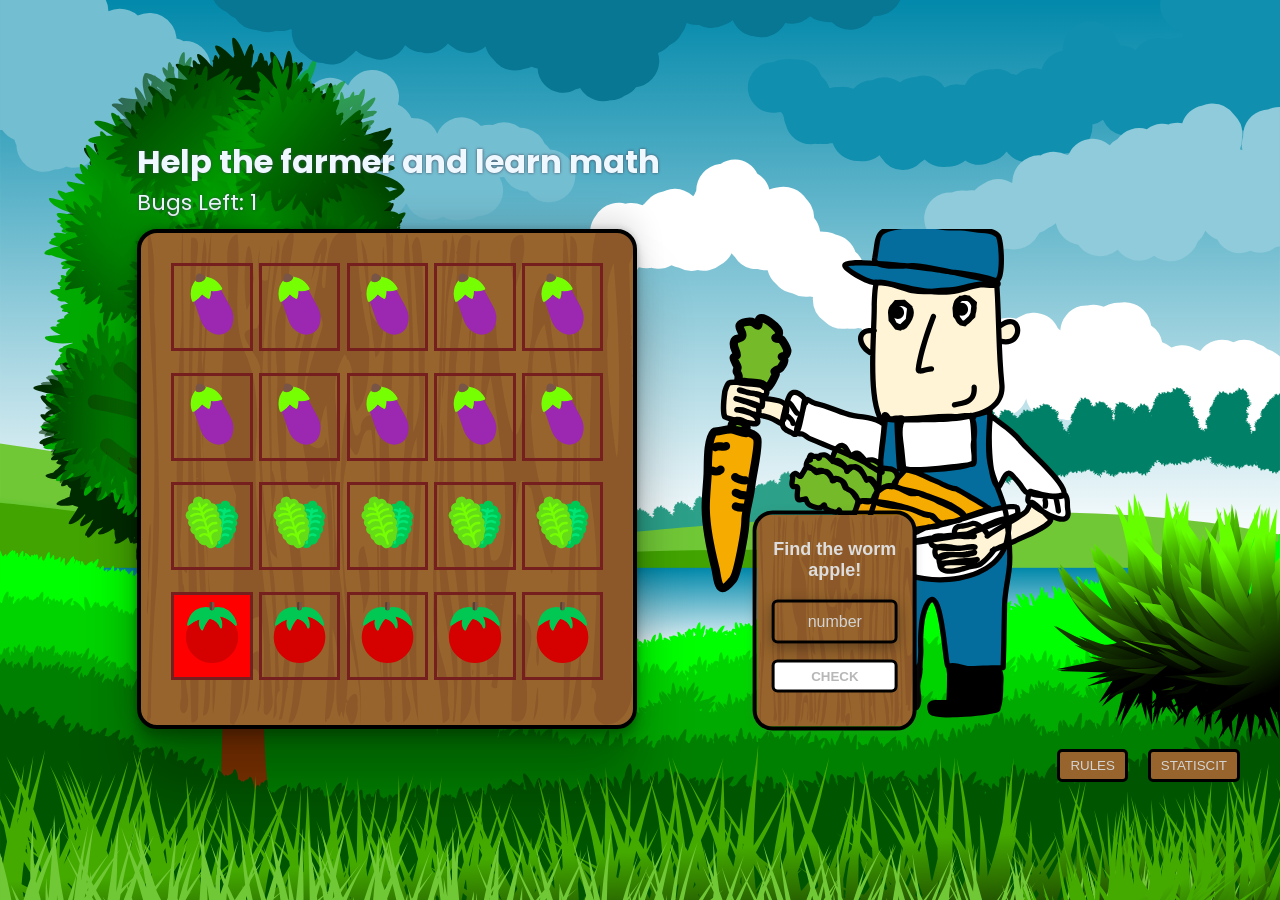
==== commit de5d3783: "Adding a table of incorrect results" ====
--- a/index.html
+++ b/index.html
@@ -15,15 +15,15 @@
   </head>
   <body>
     <main>
-      <div class="wining">
+      <div class="wining fadeIn">
         <p id="winText">YOU WIN</p>
-        <button id="resetGame">RESET GAME</button>
+        <button id="resetGame">NEXT RUND</button>
       </div>
       <div class="lost">
         <p id="lostText">YOU LOST</p>
         <button id="resetGameLost">RESET GAME</button>
       </div>
-      <h1 class="title">Help farmer and learn</h1>
+      <h1 class="title">Help the farmer and learn math</h1>
       <div class="subtext">Bugs Left: 10</div>
       <div class="board">
         <div class="container"></div>
@@ -54,11 +54,21 @@
           <p id="emptyResolut">Nothing is here yet, finish your first game.</p>
         </div>
       </div>
+      <div class="staisicMath">
+        <p id="titleStats">Stats</p>
+          <div class="statisticWorng">
+            <p id="emptyStats">
+              This is where the tasks you did wrong are shown
+            </p>
+          </div>
+        </div>
+      </div>
     </main>
 
     <div id="buttons">
       <button id="leaderboard">LEADERBOARD</button>
       <button id="rules">RULES</button>
+      <button id="statsistic">STATISCIT</button>
     </div>
     <script src="boardGenerator.js"></script>
   </body>
--- a/style.css
+++ b/style.css
@@ -85,7 +85,12 @@
   box-shadow: rgba(0, 0, 0, 0.35) 0px 5px 15px;
 }
 #inputValue::placeholder {
-  color: lightgray; /* Zmień na dowolny kolor */
+  color: lightgray;
+}
+#inputFail {
+  color: #ddd;
+  text-align: center;
+  margin-bottom: 10px;
 }
 .quest {
   display: grid;
@@ -149,13 +154,39 @@
   flex-direction: column;
   width: 100%;
   height: 100%;
+  z-index: 11;
+  background-image: url(./pictures/background/wood2.svg);
+  border-radius: 20px;
+  border: 4px solid black;
+  gap: 20px;
+  transition: visibility 0s, opacity 0.5s linear;
 }
 
 #winText,
 #lostText {
+  color: white;
+  font-size: 50px;
+  font-weight: bolder;
+  text-shadow: 0px 0px 3px rgba(66, 68, 90, 1);
+}
+#resetGame,
+#resetGameLost {
+  padding: 10px 20px;
+  border-radius: 10px;
+  border: 3px solid black;
+  font-weight: 600;
+  transition: all 285ms;
+}
+#resetGame:hover {
+  background-color: #d18c3c;
+  color: white;
+}
+#lostText {
   color: red;
-  font-size: 40px;
-  font-weight: bolder;
+}
+#resetGameLost:hover {
+  background-color: red;
+  color: white;
 }
 .imgSpan,
 .imgSpanWorm {
@@ -170,14 +201,19 @@
   margin-top: 20px;
 }
 #leaderboard,
-#rules {
+#rules,
+#statsistic {
   background-color: #96642c;
   border-radius: 5px;
   padding: 6px 10px;
   color: lightgray;
   border: 3px solid black;
 }
-.leaderboardDiv {
+#leaderboard {
+  display: none;
+}
+.leaderboardDiv,
+.staisicMath {
   position: absolute;
   width: 110%;
   height: 100%;
@@ -190,7 +226,8 @@
   border: 4px solid black;
   border-radius: 20px;
 }
-#titleResolut {
+#titleResolut,
+#titleStats {
   width: 100%;
   height: 20%;
   display: flex;
@@ -212,8 +249,20 @@
   align-items: center;
   gap: 10px;
 }
+#questSpan {
+  color: green;
+}
+#corectSpan {
+  color: blue;
+}
+#incorectSpan {
+  color: red;
+}
 .show {
   display: flex;
+}
+.hide {
+  display: none;
 }
 .newContent {
   background-color: #ddd;
@@ -251,7 +300,12 @@
   transform-box: fill-box;
 }
 /*ANIMATION CLASS*/
-
+.fadeIn {
+  animation: fadeIn 500ms forwards;
+}
+.fadeOut {
+  animation: fadeOut 2s forwards;
+}
 .falling {
   animation: drop 1s forwards;
 }
@@ -345,3 +399,20 @@
     transform: rotate(0deg);
   }
 }
+
+@keyframes fadeIn {
+  from {
+    opacity: 0;
+  }
+  to {
+    opacity: 1;
+  }
+}
+@keyframes fadeOut {
+  from {
+    opacity: 1;
+  }
+  to {
+    opacity: 0;
+  }
+}
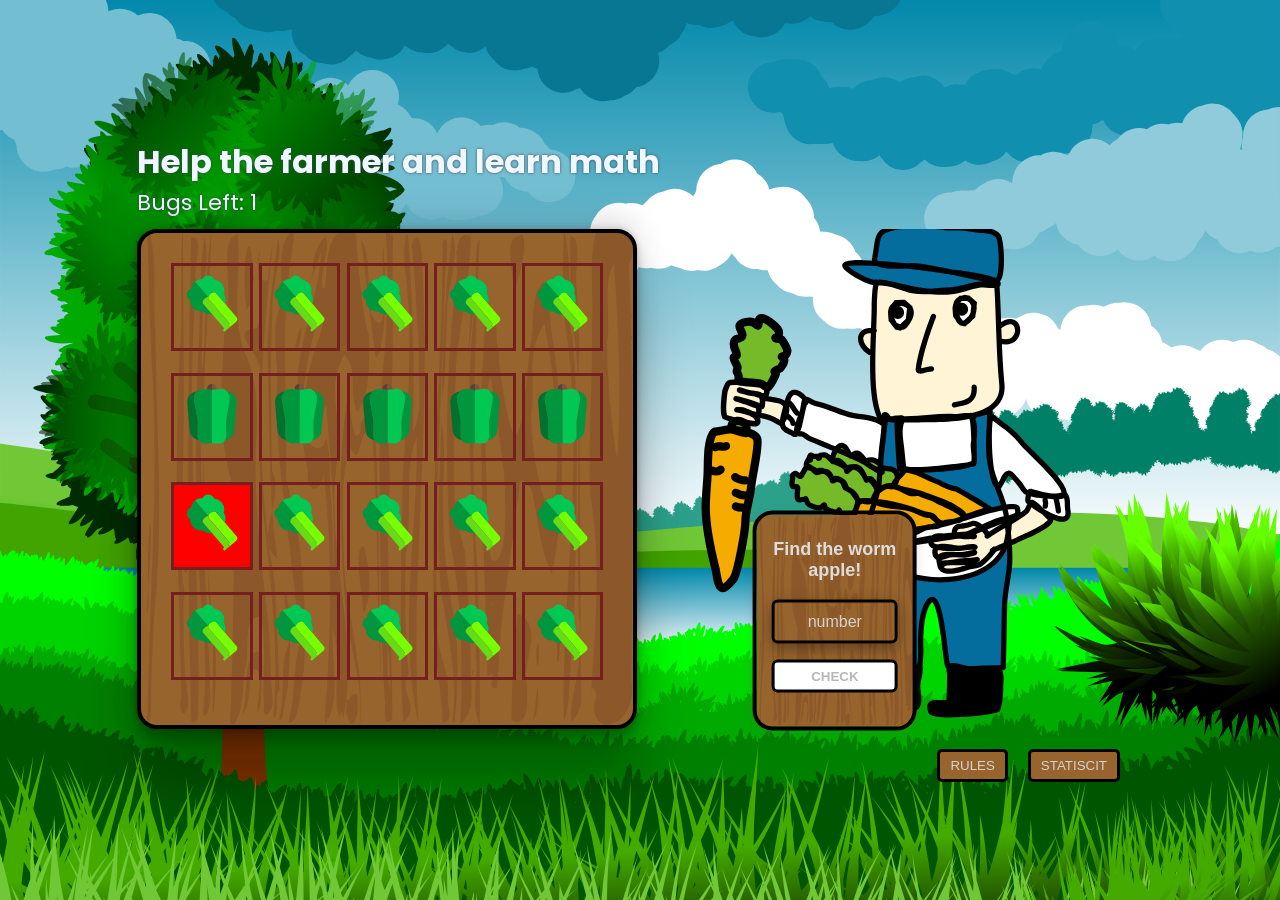
==== commit 6f209223: "Bugs fixed" ====
--- a/index.html
+++ b/index.html
@@ -62,14 +62,39 @@
             </p>
           </div>
         </div>
+          <div class="rulesDiv">
+            <p id="titleRules">RULES</p>
+            <ul>
+              <li><p>The player's goal is to find and eliminate all infected vegetables.</p></li>
+              <li><p>Click on the fruit board, if there is a worm under the vegetable, you must solve the task correctly.</p></li>
+              <li><p>If we fail to solve the task, the worm will multiply and infect a new vegetable.</p></li>
+              <li><p>The round ends with finding all the worms.</p></li>
+              <li><p>One new worm is added each round.</p></li>
+              <li><p>If the player beats 20 rounds, he wins the game.</p></li>
+            </ul>
+            <div class="egzamplyRules">
+              <figure>
+                <img src="./pictures/egzample/normal.PNG" alt="egzample normal card">
+                <figcaption>Normal card</figcaption>
+              </figure>
+              <figure>
+                <img src="./pictures/egzample/worm.PNG" alt="egzample worm">
+                <figcaption>Wanted worm!</figcaption>
+              </figure>
+            </div>
+            <button id="reportBug">🐛 REPORT BUG 🐛</button>
+          </div>
       </div>
+      <img class="leadybird" src="./pictures/aniamls/leadybird.svg">
     </main>
-
     <div id="buttons">
       <button id="leaderboard">LEADERBOARD</button>
       <button id="rules">RULES</button>
       <button id="statsistic">STATISCIT</button>
     </div>
+    <div class="bugDiv">
+
+    </div>
     <script src="boardGenerator.js"></script>
   </body>
 </html>
--- a/style.css
+++ b/style.css
@@ -29,6 +29,12 @@
 h1 {
   color: aliceblue;
   text-shadow: 0px 0px 3px rgba(66, 68, 90, 1);
+}
+ul,
+#emptyStats {
+  color: #ddd;
+  text-shadow: 0px 0px 3px rgba(66, 68, 90, 1);
+  font-size: 20px;
 }
 .board {
   display: flex;
@@ -194,7 +200,7 @@
   aspect-ratio: 1;
 }
 #buttons {
-  width: 100%;
+  width: 80%;
   display: flex;
   justify-content: end;
   gap: 20px;
@@ -213,21 +219,28 @@
   display: none;
 }
 .leaderboardDiv,
-.staisicMath {
+.staisicMath,
+.rulesDiv {
   position: absolute;
   width: 110%;
   height: 100%;
-  background-color: #4f772d;
+  background-image: url(./pictures/background/wood.svg);
+  background-size: cover;
   transform: translate(-5%, -100%);
   z-index: 10;
   display: none;
   flex-direction: column;
   align-items: center;
+
   border: 4px solid black;
   border-radius: 20px;
 }
+.rulesDiv {
+  justify-content: space-between;
+}
 #titleResolut,
-#titleStats {
+#titleStats,
+#titleRules {
   width: 100%;
   height: 20%;
   display: flex;
@@ -236,11 +249,30 @@
   font-weight: 500;
   font-size: 40px;
   letter-spacing: 1.5px;
+  color: #ddd;
 }
 #emptyResolut {
   padding-bottom: 40px;
   font-size: 30px;
 }
+.egzamplyRules {
+  display: flex;
+  gap: 100px;
+  text-align: center;
+}
+figcaption {
+  color: #ddd;
+}
+#reportBug {
+  background-color: transparent;
+  border: none;
+  transition: all 0.275s;
+  margin-bottom: 10px;
+  color: #ddd;
+}
+#reportBug:hover {
+  color: red;
+}
 .stats {
   height: 80%;
   display: flex;
@@ -249,14 +281,22 @@
   align-items: center;
   gap: 10px;
 }
-#questSpan {
+#questSpan,
+#corectSpan,
+#incorectSpan {
+  font-weight: 600;
+}
+#corectSpan {
   color: green;
-}
-#corectSpan {
-  color: blue;
 }
 #incorectSpan {
   color: red;
+}
+
+.leadybird {
+  position: absolute;
+  width: 5%;
+  transform: translate(-326px, -70px) rotate(0);
 }
 .show {
   display: flex;
@@ -281,6 +321,21 @@
   height: min-content;
   width: 20%;
 }
+.bugDiv {
+  display: flex;
+  flex-direction: column;
+  align-items: center;
+  justify-content: center;
+  gap: 50px;
+}
+#contactform {
+  display: flex;
+  flex-direction: column;
+  align-items: center;
+  justify-content: center;
+  width: 100%;
+}
+/*ANIMATION CLASS*/
 .carotMoveOne {
   animation: carrot 5s forwards;
 }
@@ -299,7 +354,12 @@
   transform-origin: center;
   transform-box: fill-box;
 }
-/*ANIMATION CLASS*/
+.leadybirdOne {
+  animation: leadybirdOne 3s linear;
+}
+.leadybirdTwo {
+  animation: leadybirdTwo 3s linear;
+}
 .fadeIn {
   animation: fadeIn 500ms forwards;
 }
@@ -416,3 +476,63 @@
     opacity: 0;
   }
 }
+@keyframes leadybirdOne {
+  0% {
+    transform: translate(-426px, -70px);
+  }
+  40% {
+    transform: translate(-46px, -50px) rotate(20deg);
+  }
+  70% {
+    transform: translate(60px, 50px) rotate(40deg);
+  }
+  100% {
+    transform: translate(150px, 160px) rotate(70deg);
+  }
+}
+@keyframes leadybirdTwo {
+  0% {
+    transform: translate(406px, 160px);
+  }
+  40% {
+    transform: translate(506px, 50px) rotate(-20deg);
+  }
+  70% {
+    transform: translate(700px, 50px) rotate(30deg);
+  }
+  100% {
+    transform: translate(850px, 170px) rotate(50deg);
+  }
+}
+
+@media (width < 700px) {
+  body {
+    overflow: auto;
+    margin-top: 100px;
+  }
+  .board {
+    display: flex;
+    flex-direction: column;
+    height: min-content;
+    gap: 15px;
+  }
+  #farmer {
+    display: none;
+    height: 0;
+  }
+  .farmer {
+    height: min-content;
+  }
+  #carrotInHand {
+    display: none;
+  }
+
+  .sign {
+    position: relative;
+    transform: translate(0, 0);
+    width: 100%;
+  }
+  #buttons {
+    justify-content: center;
+  }
+}
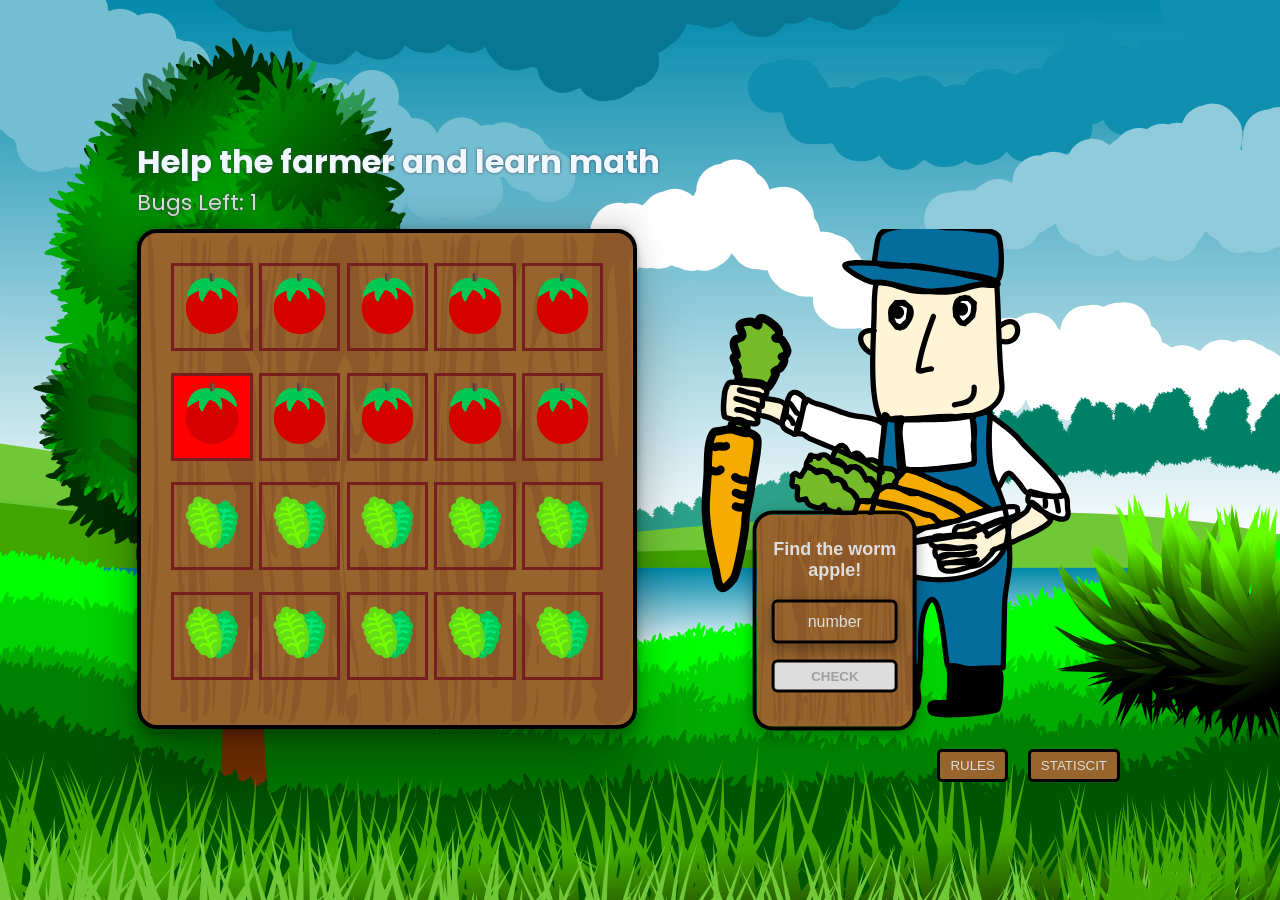
==== commit b18fef74: "Changing CSS to Sass" ====
--- a/index.html
+++ b/index.html
@@ -6,6 +6,7 @@
     <meta name="viewport" content="width=device-width, initial-scale=1.0" />
     <title>Education game</title>
     <link rel="stylesheet" href="style.css" />
+    <link rel="stylesheet" href="style/styles.css">
     <link rel="preconnect" href="https://fonts.googleapis.com" />
     <link rel="preconnect" href="https://fonts.gstatic.com" crossorigin />
     <link
--- a/style.css
+++ b/style.css
@@ -9,124 +9,25 @@
 }
 
 body {
-  font-family: "Poppins", sans-serif;
-  width: 100%;
-  height: 100vh;
-  padding: 40px 40px 20px 40px;
   background-image: url(./pictures/background/1546253828.svg);
   background-size: cover;
   background-position: 50% 70%;
-  overflow: hidden;
-  display: flex;
-  flex-direction: column;
-  align-items: center;
-  justify-content: center;
-}
-main {
-  position: relative;
-  user-select: none;
-}
-h1 {
-  color: aliceblue;
-  text-shadow: 0px 0px 3px rgba(66, 68, 90, 1);
-}
-ul,
-#emptyStats {
-  color: #ddd;
-  text-shadow: 0px 0px 3px rgba(66, 68, 90, 1);
-  font-size: 20px;
-}
-.board {
-  display: flex;
-  align-items: center;
-  justify-content: center;
-  gap: 50px;
-}
+}
+
 .container {
-  width: 500px;
-  aspect-ratio: 1;
   display: grid;
   grid-gap: 0.4em;
   grid-template-rows: repeat(var(--grid-rows), 1fr);
   grid-template-columns: repeat(var(--grid-cols), 1fr);
   background-image: url(./pictures/background/wood.svg);
   background-size: cover;
-  padding: 30px;
-  border-radius: 20px;
-  overflow: hidden;
-  border: 4px solid black;
-  box-shadow: rgba(0, 0, 0, 0.25) 0px 54px 55px,
-    rgba(0, 0, 0, 0.12) 0px -12px 30px, rgba(0, 0, 0, 0.12) 0px 4px 6px,
-    rgba(0, 0, 0, 0.17) 0px 12px 13px, rgba(0, 0, 0, 0.09) 0px -3px 5px;
-}
-
-.farmer img,
-.farmer {
-  position: relative;
-  height: 500px;
-  z-index: 4;
-}
+}
+
 .sign {
-  position: absolute;
-  width: 36%;
-  height: 44%;
   background-image: url(./pictures/background/wood.svg);
   background-size: cover;
-  padding: 15px;
-  z-index: 5;
-  transform: translate(40%, 128%);
-  border: 4px solid black;
-  border-radius: 20px;
-  box-shadow: rgba(99, 99, 99, 0.2) 0px 2px 8px 0px;
-}
-#inputValue {
-  width: 100%;
-  padding: 10px;
-  background-color: transparent;
-  border: 3px solid black;
-  border-radius: 6px;
-  color: white;
-  font-size: 16px;
-  text-align: center;
-  box-shadow: rgba(0, 0, 0, 0.35) 0px 5px 15px;
-}
-#inputValue::placeholder {
-  color: lightgray;
-}
-#inputFail {
-  color: #ddd;
-  text-align: center;
-  margin-bottom: 10px;
-}
-.quest {
-  display: grid;
-  place-content: center;
-  gap: 10px;
-}
-.questionP {
-  display: grid;
-  place-content: center;
-  text-align: center;
-  color: #ddd;
-  font-weight: 600;
-  font-size: 18px;
-  min-height: 60px;
-}
-#submit {
-  background-color: white;
-  padding: 6px;
-  margin-top: 6px;
-  border-radius: 6px;
-  border: 3px solid black;
-  font-weight: 600;
-}
-
-.subtext {
-  color: aliceblue;
-  font-size: 22px;
-  margin-bottom: 10px;
-  text-shadow: 0px 0px 3px rgba(66, 68, 90, 1);
-}
+}
+
 .grid-item {
   border: 3px solid rgb(117, 31, 31);
   display: grid;
@@ -153,71 +54,14 @@
 }
 .wining,
 .lost {
-  display: none;
-  position: absolute;
-  align-items: center;
-  justify-content: center;
-  flex-direction: column;
-  width: 100%;
-  height: 100%;
-  z-index: 11;
   background-image: url(./pictures/background/wood2.svg);
-  border-radius: 20px;
-  border: 4px solid black;
-  gap: 20px;
-  transition: visibility 0s, opacity 0.5s linear;
-}
-
-#winText,
-#lostText {
-  color: white;
-  font-size: 50px;
-  font-weight: bolder;
-  text-shadow: 0px 0px 3px rgba(66, 68, 90, 1);
-}
-#resetGame,
-#resetGameLost {
-  padding: 10px 20px;
-  border-radius: 10px;
-  border: 3px solid black;
-  font-weight: 600;
-  transition: all 285ms;
-}
-#resetGame:hover {
-  background-color: #d18c3c;
-  color: white;
-}
-#lostText {
-  color: red;
-}
-#resetGameLost:hover {
-  background-color: red;
-  color: white;
 }
 .imgSpan,
 .imgSpanWorm {
   width: 100%;
   aspect-ratio: 1;
 }
-#buttons {
-  width: 80%;
-  display: flex;
-  justify-content: end;
-  gap: 20px;
-  margin-top: 20px;
-}
-#leaderboard,
-#rules,
-#statsistic {
-  background-color: #96642c;
-  border-radius: 5px;
-  padding: 6px 10px;
-  color: lightgray;
-  border: 3px solid black;
-}
-#leaderboard {
-  display: none;
-}
+
 .leaderboardDiv,
 .staisicMath,
 .rulesDiv {
@@ -231,110 +75,13 @@
   display: none;
   flex-direction: column;
   align-items: center;
-
   border: 4px solid black;
   border-radius: 20px;
 }
 .rulesDiv {
   justify-content: space-between;
 }
-#titleResolut,
-#titleStats,
-#titleRules {
-  width: 100%;
-  height: 20%;
-  display: flex;
-  align-items: center;
-  justify-content: center;
-  font-weight: 500;
-  font-size: 40px;
-  letter-spacing: 1.5px;
-  color: #ddd;
-}
-#emptyResolut {
-  padding-bottom: 40px;
-  font-size: 30px;
-}
-.egzamplyRules {
-  display: flex;
-  gap: 100px;
-  text-align: center;
-}
-figcaption {
-  color: #ddd;
-}
-#reportBug {
-  background-color: transparent;
-  border: none;
-  transition: all 0.275s;
-  margin-bottom: 10px;
-  color: #ddd;
-}
-#reportBug:hover {
-  color: red;
-}
-.stats {
-  height: 80%;
-  display: flex;
-  flex-direction: column;
-  justify-content: center;
-  align-items: center;
-  gap: 10px;
-}
-#questSpan,
-#corectSpan,
-#incorectSpan {
-  font-weight: 600;
-}
-#corectSpan {
-  color: green;
-}
-#incorectSpan {
-  color: red;
-}
-
-.leadybird {
-  position: absolute;
-  width: 5%;
-  transform: translate(-326px, -70px) rotate(0);
-}
-.show {
-  display: flex;
-}
-.hide {
-  display: none;
-}
-.newContent {
-  background-color: #ddd;
-  width: 100%;
-  height: fit-content;
-  padding: 20px;
-}
-#farmer {
-  width: 100%;
-  height: 100%;
-}
-#carrotInHand {
-  position: absolute;
-  top: 17%;
-  left: 3%;
-  height: min-content;
-  width: 20%;
-}
-.bugDiv {
-  display: flex;
-  flex-direction: column;
-  align-items: center;
-  justify-content: center;
-  gap: 50px;
-}
-#contactform {
-  display: flex;
-  flex-direction: column;
-  align-items: center;
-  justify-content: center;
-  width: 100%;
-}
+
 /*ANIMATION CLASS*/
 .carotMoveOne {
   animation: carrot 5s forwards;
--- a/style/styles.css
+++ b/style/styles.css
@@ -0,0 +1,276 @@
+body {
+  display: flex;
+  justify-content: center;
+  align-items: center;
+  flex-direction: column;
+  font-family: "Poppins", sans-serif;
+  width: 100%;
+  height: 100vh;
+  padding: 40px 40px 20px 40px;
+  overflow: hidden;
+}
+body button {
+  background: #96642c;
+  transition: all 0.3s;
+}
+body button:hover {
+  background: #724e24;
+}
+body #buttons {
+  width: 80%;
+  display: flex;
+  justify-content: end;
+  gap: 20px;
+  margin-top: 20px;
+}
+body #buttons #leaderboard,
+body #buttons #rules,
+body #buttons #statsistic {
+  border-radius: 5px;
+  padding: 6px 10px;
+  color: #ddd;
+  border: 3px solid black;
+}
+body #buttons #leaderboard {
+  display: none;
+}
+
+main {
+  position: relative;
+  -webkit-user-select: none;
+     -moz-user-select: none;
+          user-select: none;
+}
+main h1 {
+  color: aliceblue;
+  text-shadow: 0px 0px 3px rgb(66, 68, 90);
+}
+main .subtext {
+  color: #ddd;
+  font-size: 22px;
+  margin-bottom: 10px;
+  text-shadow: 0px 0px 3px rgb(66, 68, 90);
+}
+main ul,
+main #emptyStats {
+  color: #ddd;
+  text-shadow: 0px 0px 3px rgb(66, 68, 90);
+  font-size: 20px;
+}
+main .board {
+  display: flex;
+  justify-content: center;
+  align-items: center;
+  flex-direction: row;
+  gap: 50px;
+}
+main .container {
+  width: 500px;
+  aspect-ratio: 1;
+  padding: 30px;
+  border-radius: 20px;
+  overflow: hidden;
+  border: 4px solid black;
+  box-shadow: rgba(0, 0, 0, 0.25) 0px 54px 55px, rgba(0, 0, 0, 0.12) 0px -12px 30px, rgba(0, 0, 0, 0.12) 0px 4px 6px, rgba(0, 0, 0, 0.17) 0px 12px 13px, rgba(0, 0, 0, 0.09) 0px -3px 5px;
+}
+main .farmer img,
+main .farmer {
+  position: relative;
+  height: 500px;
+  z-index: 4;
+}
+main #winText,
+main #lostText {
+  color: #ddd;
+  font-size: 50px;
+  font-weight: bolder;
+  text-shadow: rgba(0, 0, 0, 0.35) 0px 5px 15px;
+}
+main #resetGame, main #resetGameLost {
+  padding: 10px 20px;
+  border-radius: 10px;
+  border: 3px solid black;
+  font-weight: 600;
+  transition: all 285ms;
+}
+main #resetGame:hover, main #resetGameLost:hover {
+  background-color: #724e24;
+  color: #ddd;
+}
+main #resetGameLost:hover {
+  background-color: red;
+  color: #ddd;
+}
+main #lostText {
+  color: red;
+}
+main .sign {
+  position: absolute;
+  width: 36%;
+  height: 44%;
+  padding: 15px;
+  z-index: 5;
+  transform: translate(40%, 128%);
+  border: 4px solid black;
+  border-radius: 20px;
+  box-shadow: rgba(0, 0, 0, 0.35) 0px 5px 15px;
+}
+main .sign #inputValue {
+  width: 100%;
+  padding: 10px;
+  background-color: transparent;
+  border: 3px solid black;
+  border-radius: 6px;
+  color: white;
+  font-size: 16px;
+  text-align: center;
+  box-shadow: rgba(0, 0, 0, 0.35) 0px 5px 15px;
+}
+main .sign #inputValue::-moz-placeholder {
+  color: #ddd;
+}
+main .sign #inputValue::placeholder {
+  color: #ddd;
+}
+main .sign .quest {
+  display: grid;
+  place-content: center;
+  gap: 10px;
+}
+main .sign .questionP {
+  display: grid;
+  place-content: center;
+  text-align: center;
+  color: #ddd;
+  font-weight: 600;
+  font-size: 18px;
+  min-height: 60px;
+}
+main .sign #inputFail {
+  color: #ddd;
+  text-align: center;
+  margin-bottom: 10px;
+}
+main .sign #submit {
+  background-color: #ddd;
+  padding: 6px;
+  margin-top: 6px;
+  border-radius: 6px;
+  border: 3px solid black;
+  font-weight: 600;
+}
+main .wining,
+main .lost {
+  display: flex;
+  justify-content: center;
+  align-items: center;
+  flex-direction: column;
+  display: none;
+  position: absolute;
+  width: 100%;
+  height: 100%;
+  z-index: 11;
+  border-radius: 20px;
+  border: 4px solid black;
+  gap: 20px;
+  transition: visibility 0s, opacity 0.5s linear;
+}
+main #titleResolut,
+main #titleStats,
+main #titleRules {
+  width: 100%;
+  height: 20%;
+  display: flex;
+  justify-content: center;
+  align-items: center;
+  flex-direction: row;
+  font-weight: 500;
+  font-size: 40px;
+  letter-spacing: 1.5px;
+  color: #ddd;
+}
+main #emptyResolut {
+  padding-bottom: 40px;
+  font-size: 30px;
+}
+main .egzamplyRules {
+  display: flex;
+  gap: 100px;
+  text-align: center;
+}
+main figcaption {
+  color: #ddd;
+}
+main #reportBug {
+  background-color: transparent;
+  border: none;
+  transition: all 0.275s;
+  margin-bottom: 10px;
+  color: #ddd;
+}
+main #reportBug:hover {
+  color: red;
+}
+main .stats {
+  height: 80%;
+  display: flex;
+  flex-direction: column;
+  justify-content: center;
+  align-items: center;
+  gap: 10px;
+}
+main #questSpan,
+main #corectSpan,
+main #incorectSpan {
+  font-weight: 600;
+}
+main #corectSpan {
+  color: green;
+}
+main #incorectSpan {
+  color: red;
+}
+main .leadybird {
+  position: absolute;
+  width: 5%;
+  transform: translate(-326px, -70px) rotate(0);
+}
+main .show {
+  display: flex;
+}
+main .hide {
+  display: none;
+}
+main .newContent {
+  background-color: #ddd;
+  width: 100%;
+  height: -moz-fit-content;
+  height: fit-content;
+  padding: 20px;
+}
+main #farmer {
+  width: 100%;
+  height: 100%;
+}
+main #carrotInHand {
+  position: absolute;
+  top: 17%;
+  left: 3%;
+  height: -moz-min-content;
+  height: min-content;
+  width: 20%;
+}
+main .bugDiv {
+  display: flex;
+  flex-direction: column;
+  align-items: center;
+  justify-content: center;
+  gap: 50px;
+}
+main #contactform {
+  display: flex;
+  flex-direction: column;
+  align-items: center;
+  justify-content: center;
+  width: 100%;
+}/*# sourceMappingURL=styles.css.map */
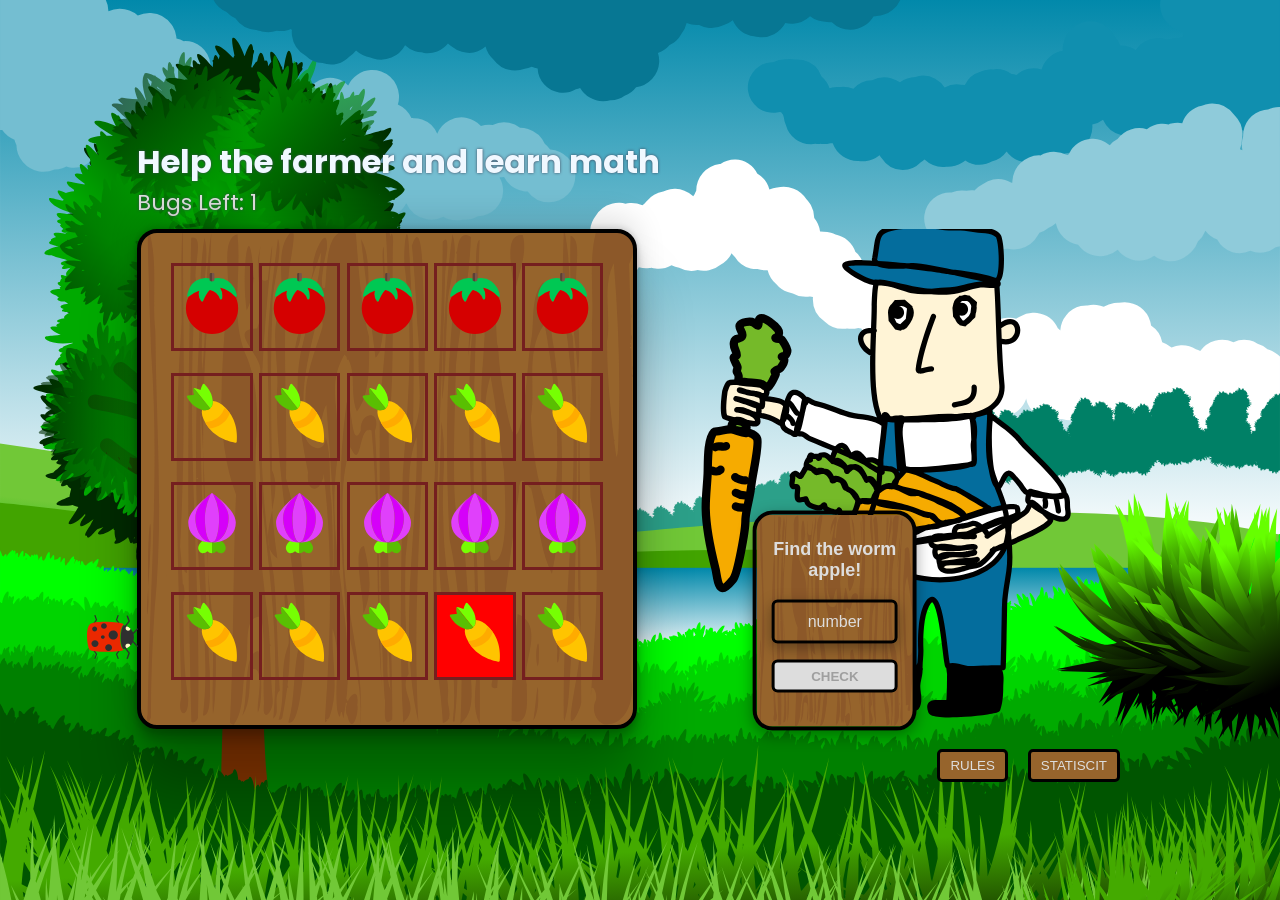
==== commit f4715475: "Styling scss" ====
--- a/index.html
+++ b/index.html
@@ -94,7 +94,13 @@
       <button id="statsistic">STATISCIT</button>
     </div>
     <div class="bugDiv">
-
+        <button id="closeBugDiv">X</button>
+      <form action="#" id="formMail">
+        <input type="text" placeholder="Nickname">
+        <input type="text" placeholder="e-mail">
+        <textarea cols="30" rows="10" placeholder="Describe the bug"></textarea>
+        <button id="send">SEND</button>
+      </form>
     </div>
     <script src="boardGenerator.js"></script>
   </body>
--- a/style.css
+++ b/style.css
@@ -225,7 +225,7 @@
 }
 @keyframes leadybirdOne {
   0% {
-    transform: translate(-426px, -70px);
+    transform: translate(-526px, -70px);
   }
   40% {
     transform: translate(-46px, -50px) rotate(20deg);
--- a/style/styles.css
+++ b/style/styles.css
@@ -233,7 +233,9 @@
 main .leadybird {
   position: absolute;
   width: 5%;
-  transform: translate(-326px, -70px) rotate(0);
+  left: -50px;
+  bottom: 70px;
+  transform: translate(0, 0) rotate(0);
 }
 main .show {
   display: flex;
@@ -273,4 +275,61 @@
   align-items: center;
   justify-content: center;
   width: 100%;
+}
+
+.bugDiv {
+  position: relative;
+  display: none;
+  background-image: url(../pictures/background/wood2.svg);
+  padding: 50px;
+  border-radius: 10px;
+  box-shadow: rgba(0, 0, 0, 0.25) 0px 54px 55px, rgba(0, 0, 0, 0.12) 0px -12px 30px, rgba(0, 0, 0, 0.12) 0px 4px 6px, rgba(0, 0, 0, 0.17) 0px 12px 13px, rgba(0, 0, 0, 0.09) 0px -3px 5px;
+}
+.bugDiv #closeBugDiv {
+  position: absolute;
+  right: 10px;
+  top: 10px;
+  border-radius: 100%;
+  width: 30px;
+  aspect-ratio: 1;
+  background-color: #ff211d;
+  border: 2px solid black;
+  font-weight: 600;
+}
+.bugDiv #formMail {
+  display: flex;
+  justify-content: center;
+  align-items: center;
+  flex-direction: column;
+  gap: 16px;
+}
+.bugDiv #formMail #send {
+  padding: 10px 20px;
+  border-radius: 10px;
+  border: 3px solid black;
+}
+.bugDiv #formMail input {
+  width: 100%;
+  padding: 8px 12px;
+  border-radius: 5px;
+  border: 3px solid black;
+  outline: none;
+}
+.bugDiv #formMail input:focus {
+  border: 3px solid #573e1e;
+}
+.bugDiv #formMail input:hover {
+  border: 3px solid #694b23;
+}
+.bugDiv #formMail textarea {
+  padding: 10px;
+  border-radius: 5px;
+  border: 3px solid black;
+  outline: none;
+}
+.bugDiv #formMail textarea:focus {
+  border: 3px solid #573e1e;
+}
+.bugDiv #formMail textarea:hover {
+  border: 3px solid #694b23;
 }/*# sourceMappingURL=styles.css.map */
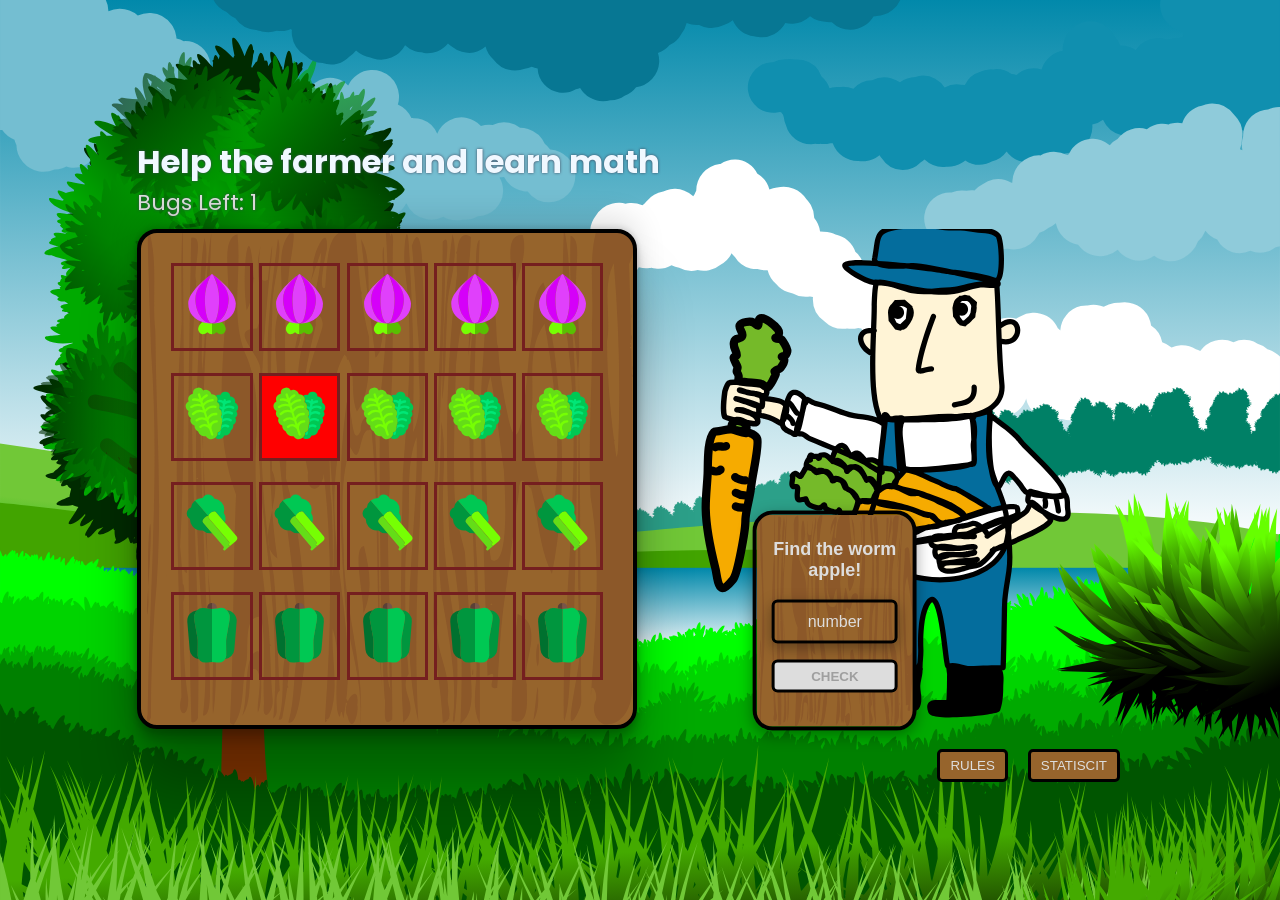
==== commit c58a35eb: "added form support, fixed ladybug animations" ====
--- a/index.html
+++ b/index.html
@@ -86,7 +86,6 @@
             <button id="reportBug">🐛 REPORT BUG 🐛</button>
           </div>
       </div>
-      <img class="leadybird" src="./pictures/aniamls/leadybird.svg">
     </main>
     <div id="buttons">
       <button id="leaderboard">LEADERBOARD</button>
@@ -95,13 +94,16 @@
     </div>
     <div class="bugDiv">
         <button id="closeBugDiv">X</button>
-      <form action="#" id="formMail">
-        <input type="text" placeholder="Nickname">
-        <input type="text" placeholder="e-mail">
-        <textarea cols="30" rows="10" placeholder="Describe the bug"></textarea>
-        <button id="send">SEND</button>
-      </form>
+   
+      <form method="POST"  id="formMail" action="https://formsubmit.co/tymekslomski@gmail.com" enctype="multipart/form-data">
+        <input type="text" name="name" placeholder="name/nickname" required>
+        <input type="hidden" name="_next" value="https://kleszczow.github.io/thankYou/">
+        <input type="email" name="email" placeholder="Your email">
+        <textarea  rows="10" cols="40" name="message" placeholder="Details of problem"></textarea>
+        <button type="submit" id="send">SEND</button>
+    </form>
     </div>
+    <img class="leadybird" src="./pictures/aniamls/leadybird.svg">
     <script src="boardGenerator.js"></script>
   </body>
 </html>
--- a/style.css
+++ b/style.css
@@ -6,12 +6,6 @@
 :root {
   --grid-cols: 1;
   --grid-rows: 1;
-}
-
-body {
-  background-image: url(./pictures/background/1546253828.svg);
-  background-size: cover;
-  background-position: 50% 70%;
 }
 
 .container {
@@ -225,16 +219,16 @@
 }
 @keyframes leadybirdOne {
   0% {
-    transform: translate(-526px, -70px);
+    transform: translate(0, 0) rotate(-50deg);
   }
   40% {
-    transform: translate(-46px, -50px) rotate(20deg);
+    transform: translate(120px, -50px) rotate(40deg);
   }
   70% {
-    transform: translate(60px, 50px) rotate(40deg);
-  }
-  100% {
-    transform: translate(150px, 160px) rotate(70deg);
+    transform: translate(200px, 50px) rotate(50deg);
+  }
+  100% {
+    transform: translate(300px, 200px) rotate(70deg);
   }
 }
 @keyframes leadybirdTwo {
--- a/style/styles.css
+++ b/style/styles.css
@@ -3,6 +3,9 @@
   justify-content: center;
   align-items: center;
   flex-direction: column;
+  background-image: url(../pictures/background/1546253828.svg);
+  background-size: cover;
+  background-position: 50% 70%;
   font-family: "Poppins", sans-serif;
   width: 100%;
   height: 100vh;
@@ -33,6 +36,12 @@
 }
 body #buttons #leaderboard {
   display: none;
+}
+body .leadybird {
+  position: absolute;
+  width: 40px;
+  left: -5%;
+  bottom: 70px;
 }
 
 main {
@@ -230,13 +239,6 @@
 main #incorectSpan {
   color: red;
 }
-main .leadybird {
-  position: absolute;
-  width: 5%;
-  left: -50px;
-  bottom: 70px;
-  transform: translate(0, 0) rotate(0);
-}
 main .show {
   display: flex;
 }
@@ -332,4 +334,37 @@
 }
 .bugDiv #formMail textarea:hover {
   border: 3px solid #694b23;
+}
+
+* {
+  margin: 0;
+  padding: 0;
+  box-sizing: border-box;
+}
+
+#bodyThanks {
+  background: rgba(0, 0, 0, 0.5) url(../pictures/background/1546253828.svg);
+  background-size: cover;
+  background-blend-mode: darken;
+}
+
+#thanks {
+  color: #ddd;
+  text-shadow: 0px 0px 3px rgb(66, 68, 90);
+}
+
+#great {
+  margin-top: 20px;
+  color: #ddd;
+  text-align: center;
+  line-height: 0.8;
+  text-shadow: 0px 0px 3px rgb(66, 68, 90);
+}
+
+#back {
+  margin-top: 20px;
+  background-color: #ddd;
+  border: none;
+  border-radius: 10px;
+  padding: 10px 15px;
 }/*# sourceMappingURL=styles.css.map */
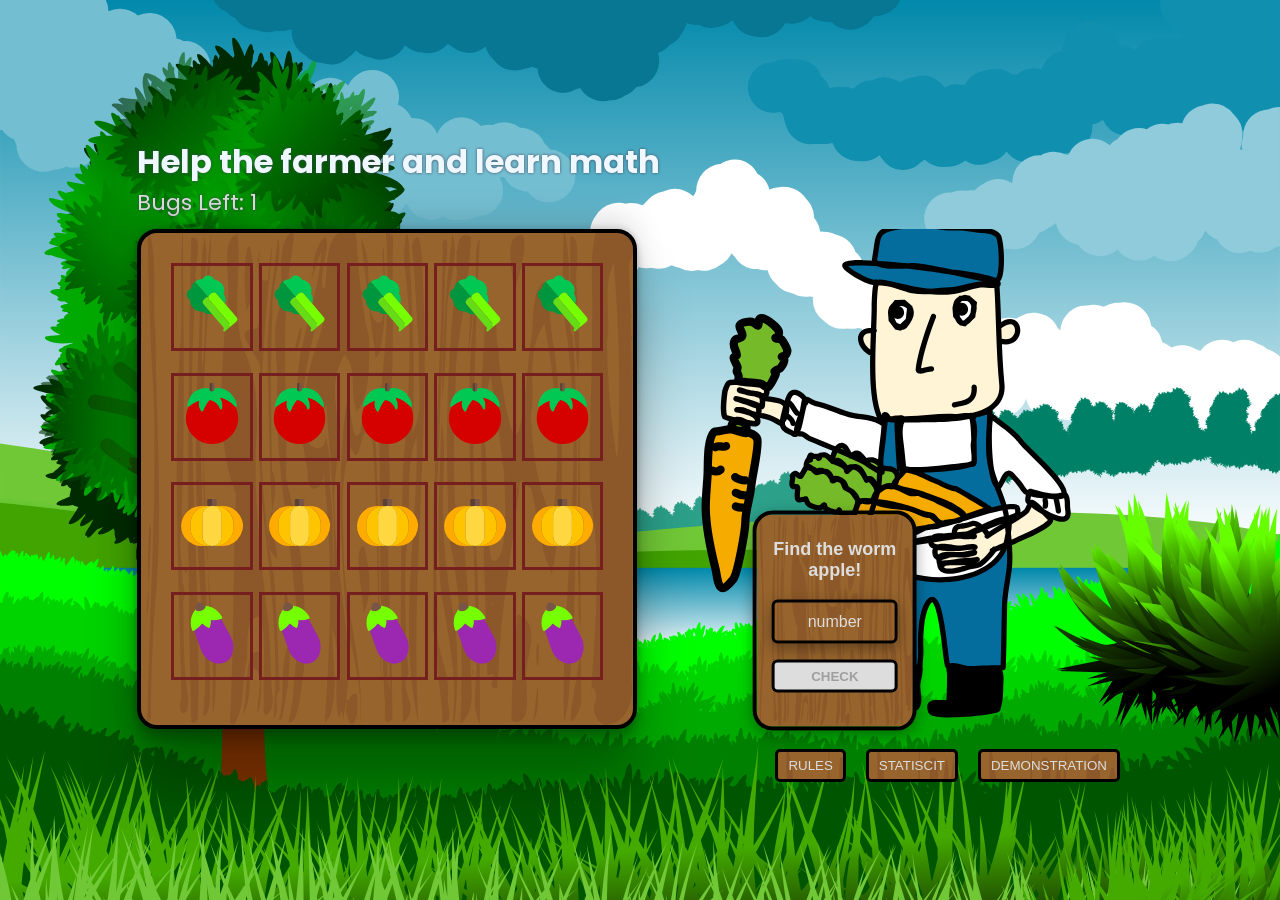
==== commit a78c4917: "Added application presentation options." ====
--- a/index.html
+++ b/index.html
@@ -91,6 +91,7 @@
       <button id="leaderboard">LEADERBOARD</button>
       <button id="rules">RULES</button>
       <button id="statsistic">STATISCIT</button>
+      <button id="demonstration">DEMONSTRATION</button>
     </div>
     <div class="bugDiv">
         <button id="closeBugDiv">X</button>
@@ -104,6 +105,11 @@
     </form>
     </div>
     <img class="leadybird" src="./pictures/aniamls/leadybird.svg">
+    <div class="classDiv">
+      <div class="gridSpecial"></div>
+      <div class="gridSpecialTwo"></div>
+      <div class="gridSpecialThre"></div>
+    </div>
     <script src="boardGenerator.js"></script>
   </body>
-</html>
+</html>
--- a/style.css
+++ b/style.css
@@ -30,13 +30,13 @@
   height: min-content;
 }
 .gridSpecial {
-  background-color: red;
+  background-color: transparent;
 }
 .gridSpecialTwo {
-  background-color: green;
+  background-color: transparent;
 }
 .gridSpecialThre {
-  background-color: blue;
+  background-color: transparent;
 }
 .gridImg {
   width: 30px;
--- a/style/styles.css
+++ b/style/styles.css
@@ -28,11 +28,14 @@
 }
 body #buttons #leaderboard,
 body #buttons #rules,
-body #buttons #statsistic {
+body #buttons #statsistic,
+body #buttons #demonstration {
   border-radius: 5px;
   padding: 6px 10px;
   color: #ddd;
   border: 3px solid black;
+  font-weight: 500;
+  background-image: url(../pictures/background/wood.svg);
 }
 body #buttons #leaderboard {
   display: none;
@@ -334,37 +337,4 @@
 }
 .bugDiv #formMail textarea:hover {
   border: 3px solid #694b23;
-}
-
-* {
-  margin: 0;
-  padding: 0;
-  box-sizing: border-box;
-}
-
-#bodyThanks {
-  background: rgba(0, 0, 0, 0.5) url(../pictures/background/1546253828.svg);
-  background-size: cover;
-  background-blend-mode: darken;
-}
-
-#thanks {
-  color: #ddd;
-  text-shadow: 0px 0px 3px rgb(66, 68, 90);
-}
-
-#great {
-  margin-top: 20px;
-  color: #ddd;
-  text-align: center;
-  line-height: 0.8;
-  text-shadow: 0px 0px 3px rgb(66, 68, 90);
-}
-
-#back {
-  margin-top: 20px;
-  background-color: #ddd;
-  border: none;
-  border-radius: 10px;
-  padding: 10px 15px;
 }/*# sourceMappingURL=styles.css.map */
